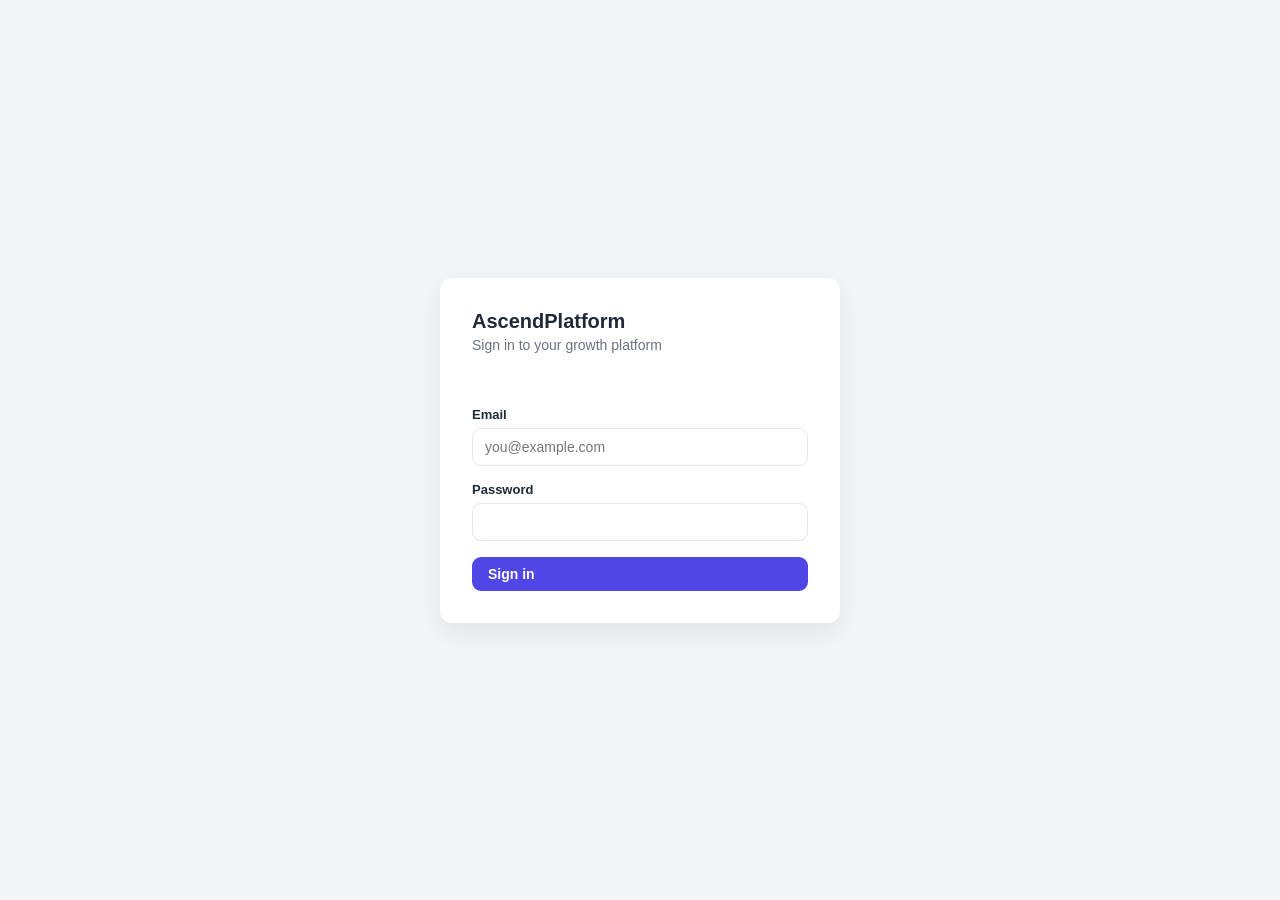
==== admin/index.html @ b2da9a53 "AscendPlatform rename; LF for Linux tooling; install.sh copies the whole tree and fixes dir ownershi" ====
<!DOCTYPE html>
<html lang="en">
<head>
  <meta charset="UTF-8" />
  <meta name="viewport" content="width=device-width, initial-scale=1.0" />
  <title>AscendPlatform</title>
  <link rel="stylesheet" href="/admin/admin.css" />
</head>
<body>
  <div id="app"></div>
  <script src="/admin/admin.js"></script>
</body>
</html>
---- admin/admin.css ----
:root {
  --bg: #f4f5f7;
  --panel: #ffffff;
  --text: #1f2937;
  --muted: #6b7280;
  --border: #e5e7eb;
  --brand: #4f46e5;
  --brand-dark: #4338ca;
  --danger: #dc2626;
  --success: #16a34a;
  --radius: 12px;
  --shadow: 0 10px 30px rgba(0, 0, 0, 0.08);
  --font: -apple-system, BlinkMacSystemFont, "Segoe UI", Roboto, Helvetica, Arial, sans-serif;
}

* { box-sizing: border-box; margin: 0; padding: 0; }
html, body { height: 100%; }
body { font-family: var(--font); background: var(--bg); color: var(--text); -webkit-font-smoothing: antialiased; }
button { font-family: inherit; cursor: pointer; border: none; background: none; }
input, textarea, select { font-family: inherit; font-size: 14px; }
a { color: var(--brand); text-decoration: none; }

/* ---------- Auth ---------- */
.auth-wrap { min-height: 100vh; display: flex; align-items: center; justify-content: center; padding: 24px; }
.auth-card { width: 100%; max-width: 400px; background: var(--panel); border-radius: var(--radius); box-shadow: var(--shadow); padding: 32px; }
.auth-card h1 { font-size: 20px; margin-bottom: 4px; }
.auth-card .sub { color: var(--muted); font-size: 14px; margin-bottom: 24px; }
.auth-card .field { margin-bottom: 16px; }
.auth-card .error { color: var(--danger); font-size: 13px; margin-bottom: 12px; min-height: 18px; }

/* ---------- Topbar ---------- */
.topbar { background: var(--panel); border-bottom: 1px solid var(--border); position: sticky; top: 0; z-index: 10; }
.topbar-inner { max-width: 1120px; margin: 0 auto; padding: 14px 24px; display: flex; align-items: center; gap: 16px; }
.brand { font-weight: 700; font-size: 16px; display: flex; align-items: center; gap: 8px; }
.brand .dot { width: 10px; height: 10px; border-radius: 50%; background: var(--brand); }
.topbar .spacer { flex: 1; }
.user-chip { display: flex; align-items: center; gap: 8px; font-size: 14px; color: var(--muted); }
.avatar { width: 30px; height: 30px; border-radius: 50%; background: var(--brand); color: #fff; display: flex; align-items: center; justify-content: center; font-size: 13px; font-weight: 600; }

/* ---------- Buttons ---------- */
.btn { display: inline-flex; align-items: center; gap: 6px; padding: 9px 16px; border-radius: 9px; font-size: 14px; font-weight: 600; transition: background .15s, transform .05s; }
.btn:active { transform: translateY(1px); }
.btn-primary { background: var(--brand); color: #fff; }
.btn-primary:hover { background: var(--brand-dark); }
.btn-ghost { background: var(--panel); border: 1px solid var(--border); color: var(--text); }
.btn-ghost:hover { background: #f9fafb; }
.btn-danger { background: #fef2f2; color: var(--danger); }
.btn-danger:hover { background: #fee2e2; }
.btn-sm { padding: 6px 11px; font-size: 13px; }
.btn:disabled { opacity: .55; cursor: not-allowed; }

/* ---------- Layout ---------- */
.container { max-width: 1120px; margin: 0 auto; padding: 24px; }
.page-head { display: flex; align-items: center; justify-content: space-between; gap: 16px; margin-bottom: 20px; }
.page-head h2 { font-size: 22px; }
.page-head p { color: var(--muted); font-size: 14px; margin-top: 2px; }

/* ---------- Bot grid ---------- */
.grid { display: grid; grid-template-columns: repeat(auto-fill, minmax(260px, 1fr)); gap: 16px; }
.bot-card { background: var(--panel); border: 1px solid var(--border); border-radius: var(--radius); padding: 18px; display: flex; flex-direction: column; gap: 12px; transition: box-shadow .15s; }
.bot-card:hover { box-shadow: var(--shadow); }
.bot-card-top { display: flex; align-items: center; gap: 12px; }
.bot-avatar { width: 44px; height: 44px; border-radius: 12px; color: #fff; display: flex; align-items: center; justify-content: center; font-weight: 700; font-size: 18px; flex-shrink: 0; overflow: hidden; }
.bot-avatar img { width: 100%; height: 100%; object-fit: cover; }
.bot-card-name { font-weight: 600; font-size: 15px; }
.bot-card-assistant { color: var(--muted); font-size: 13px; }
.bot-card-meta { display: flex; gap: 14px; color: var(--muted); font-size: 12px; }
.card-actions { display: flex; gap: 8px; flex-wrap: wrap; }

/* ---------- Forms ---------- */
.field { margin-bottom: 16px; }
.field label { display: block; font-size: 13px; font-weight: 600; margin-bottom: 6px; color: var(--text); }
.field .hint { font-size: 12px; color: var(--muted); margin-top: 4px; }
input[type=text], input[type=password], input[type=email], input[type=url], textarea, select {
  width: 100%; padding: 10px 12px; border: 1px solid var(--border); border-radius: 9px; background: #fff; color: var(--text); outline: none;
}
input:focus, textarea:focus, select:focus { border-color: var(--brand); box-shadow: 0 0 0 3px rgba(79,70,229,.12); }
textarea { resize: vertical; min-height: 100px; line-height: 1.5; }
.color-row { display: flex; align-items: center; gap: 10px; }
input[type=color] { width: 44px; height: 44px; border: 1px solid var(--border); border-radius: 9px; padding: 3px; background: #fff; cursor: pointer; }

/* ---------- Settings (grouped configuration cards) ---------- */
.settings-group { margin-bottom: 16px; }
.settings-group-head { display: flex; align-items: flex-start; gap: 10px; margin-bottom: 2px; }
.settings-group-head h3 { margin: 0 0 2px; }
.settings-icon { font-size: 22px; line-height: 1.2; }
.settings-row {
  display: grid; grid-template-columns: minmax(190px, 1fr) minmax(230px, 1.5fr);
  gap: 6px 18px; align-items: center; padding: 10px 0; border-top: 1px solid #f1f3f5;
}
.settings-label { display: flex; align-items: center; gap: 7px; flex-wrap: wrap; }
.settings-name { font-size: 13px; font-weight: 600; }
.settings-input { display: flex; align-items: center; gap: 8px; }
.settings-input input[type=text],
.settings-input input[type=password],
.settings-input input[type=number],
.settings-input select {
  flex: 1; min-width: 0; padding: 9px 11px; border: 1px solid var(--border);
  border-radius: 9px; background: #fff; color: var(--text); outline: none;
}
.settings-input input:disabled { background: #f9fafb; color: var(--muted); }
.settings-row .hint { grid-column: 2 / 3; }
.badge-warn { background: #fef3c7; color: #92400e; }
@media (max-width: 720px) {
  .settings-row { grid-template-columns: 1fr; }
  .settings-row .hint { grid-column: 1 / 2; }
}

/* ---------- Editor layout ---------- */
.editor-layout { display: grid; grid-template-columns: 1fr 380px; gap: 24px; align-items: start; }
.form-card { background: var(--panel); border: 1px solid var(--border); border-radius: var(--radius); padding: 24px; }
.form-card h3 { font-size: 15px; margin-bottom: 16px; padding-bottom: 12px; border-bottom: 1px solid var(--border); }
.preview-pane { position: sticky; top: 84px; }

/* ---------- Chips ---------- */
.chip-list { display: flex; flex-wrap: wrap; gap: 8px; margin-bottom: 8px; }
.chip { display: inline-flex; align-items: center; gap: 6px; background: #eef2ff; color: var(--brand-dark); padding: 6px 12px; border-radius: 999px; font-size: 13px; font-weight: 500; }
.chip button { color: inherit; font-size: 16px; line-height: 1; }
.chip-input { display: flex; gap: 8px; }

/* ---------- Stats ---------- */
.stats-grid { display: grid; grid-template-columns: repeat(auto-fit, minmax(180px, 1fr)); gap: 16px; margin-bottom: 20px; }
.stat-card { background: var(--panel); border: 1px solid var(--border); border-radius: var(--radius); padding: 18px; }
.stat-value { font-size: 28px; font-weight: 700; }
.stat-label { color: var(--muted); font-size: 13px; margin-top: 4px; }
.panel-card { background: var(--panel); border: 1px solid var(--border); border-radius: var(--radius); padding: 20px; margin-bottom: 16px; }
.panel-card h3 { font-size: 15px; margin-bottom: 14px; }
.bars { display: flex; align-items: flex-end; gap: 6px; height: 140px; }
.bar { flex: 1; background: var(--brand); border-radius: 4px 4px 0 0; min-height: 2px; position: relative; }
.bar span { position: absolute; bottom: -20px; left: 50%; transform: translateX(-50%); font-size: 10px; color: var(--muted); white-space: nowrap; }
.top-item { display: flex; justify-content: space-between; gap: 12px; padding: 9px 0; border-bottom: 1px solid var(--border); font-size: 14px; }
.top-item:last-child { border-bottom: none; }
.top-item .count { color: var(--muted); font-weight: 600; }

/* ---------- Users table ---------- */
.table { width: 100%; border-collapse: collapse; background: var(--panel); border: 1px solid var(--border); border-radius: var(--radius); overflow: hidden; }
.table th, .table td { text-align: left; padding: 12px 16px; border-bottom: 1px solid var(--border); font-size: 14px; }
.table th { background: #f9fafb; color: var(--muted); font-size: 12px; text-transform: uppercase; letter-spacing: .03em; }
.table tr:last-child td { border-bottom: none; }
.badge { display: inline-block; padding: 3px 9px; border-radius: 999px; font-size: 12px; font-weight: 600; }
.badge-admin { background: #fef3c7; color: #92400e; }
.badge-member { background: #e0e7ff; color: #3730a3; }

/* ---------- Modal ---------- */
.modal-backdrop { position: fixed; inset: 0; background: rgba(0,0,0,.4); display: flex; align-items: center; justify-content: center; padding: 24px; z-index: 100; }
.modal { background: var(--panel); border-radius: var(--radius); box-shadow: var(--shadow); width: 100%; max-width: 560px; padding: 24px; }
.modal h3 { margin-bottom: 12px; }
.modal code { display: block; background: #f9fafb; border: 1px solid var(--border); border-radius: 8px; padding: 14px; font-size: 13px; word-break: break-all; margin-bottom: 14px; }
.modal-actions { display: flex; gap: 8px; justify-content: flex-end; }

/* ---------- Misc ---------- */
.empty-state { text-align: center; padding: 60px 20px; color: var(--muted); }
.empty-state .big { font-size: 40px; margin-bottom: 10px; }
.toast { position: fixed; bottom: 24px; right: 24px; padding: 13px 18px; border-radius: 10px; color: #fff; font-size: 14px; box-shadow: var(--shadow); z-index: 200; animation: slideIn .2s ease; }
.toast-success { background: var(--success); }
.toast-error { background: var(--danger); }
@keyframes slideIn { from { transform: translateY(12px); opacity: 0; } to { transform: translateY(0); opacity: 1; } }
.muted { color: var(--muted); }
.mt { margin-top: 16px; }
.link-btn { color: var(--brand); font-weight: 600; font-size: 14px; }
.link-btn:hover { text-decoration: underline; }

/* ---------- Widget preview ---------- */
.preview-frame { border: 1px solid var(--border); border-radius: var(--radius); overflow: hidden; background: linear-gradient(135deg, #eef2ff, #f8fafc); min-height: 420px; position: relative; }
.preview-note { font-size: 12px; color: var(--muted); margin-top: 8px; text-align: center; }

/* ---------- Agent jobs ---------- */
.badge-status { background: #e5e7eb; color: #374151; }
.badge-queued { background: #fef3c7; color: #92400e; }
.badge-running { background: #dbeafe; color: #1e40af; }
.badge-done { background: #dcfce7; color: #166534; }
.badge-failed { background: #fee2e2; color: #991b1b; }
.badge-cancelled { background: #e5e7eb; color: #4b5563; }
.prompt-box { width: 100%; min-height: 90px; padding: 12px; border: 1px solid var(--border); border-radius: 9px; resize: vertical; font-size: 14px; }
.transcript { display: flex; flex-direction: column; gap: 10px; max-height: 60vh; overflow-y: auto; padding: 4px; }
.event { border: 1px solid var(--border); border-radius: 10px; padding: 10px 12px; background: var(--panel); }
.event-head { display: flex; justify-content: space-between; gap: 10px; font-size: 12px; color: var(--muted); margin-bottom: 6px; }
.event-body { font-size: 13px; white-space: pre-wrap; word-break: break-word; font-family: ui-monospace, SFMono-Regular, Menlo, Consolas, monospace; }
.event.type-error { border-color: #fecaca; background: #fff1f2; }
.event.type-system { background: #f9fafb; }
.event.type-tool_call, .event.type-tool_result { background: #f9fafb; border-left: 3px solid var(--brand); }

/* ---------- App shell (left sidebar) ---------- */
.app-shell { display: grid; grid-template-columns: 248px 1fr; min-height: 100vh; }
.sidebar { background: #0f172a; color: #e2e8f0; display: flex; flex-direction: column; position: sticky; top: 0; height: 100vh; }
.side-brand { font-weight: 700; font-size: 16px; padding: 18px 20px; display: flex; align-items: center; gap: 9px; border-bottom: 1px solid rgba(255,255,255,.08); color: #fff; }
.side-brand .dot { width: 10px; height: 10px; border-radius: 50%; background: #818cf8; }
.side-nav { flex: 1; padding: 12px 10px; overflow-y: auto; display: flex; flex-direction: column; gap: 2px; }
.side-item { display: flex; align-items: center; gap: 10px; padding: 9px 12px; border-radius: 8px; color: #cbd5e1; font-size: 14px; font-weight: 500; }
.side-item:hover { background: rgba(255,255,255,.07); color: #fff; text-decoration: none; }
.side-item.active { background: var(--brand); color: #fff; }
.side-icon { width: 18px; text-align: center; flex-shrink: 0; }
.side-label { flex: 1; }
.side-soon { font-size: 10px; text-transform: uppercase; letter-spacing: .04em; background: rgba(255,255,255,.12); padding: 2px 6px; border-radius: 999px; }
.side-foot { padding: 12px; border-top: 1px solid rgba(255,255,255,.08); display: flex; flex-direction: column; gap: 10px; }
.side-user { display: flex; align-items: center; gap: 9px; }
.side-user-name { font-size: 13px; font-weight: 600; color: #f1f5f9; }
.side-user-role { font-size: 11px; color: #94a3b8; text-transform: capitalize; }
.main { display: flex; flex-direction: column; min-width: 0; }
.content { flex: 1; min-width: 0; }
.topbar { display: none; }
.burger { font-size: 20px; padding: 2px 8px; color: var(--text); }
@media (max-width: 900px) {
  .app-shell { grid-template-columns: 1fr; }
  .sidebar { position: fixed; z-index: 60; left: 0; top: 0; width: 248px; transform: translateX(-100%); transition: transform .2s ease; }
  body.nav-open .sidebar { transform: translateX(0); box-shadow: 0 0 40px rgba(0,0,0,.4); }
  .topbar { display: block; background: var(--panel); border-bottom: 1px solid var(--border); position: sticky; top: 0; z-index: 30; }
  .topbar-inner { padding: 12px 16px; display: flex; align-items: center; gap: 12px; }
}

/* ---------- Business Profile helpers ---------- */
.form-row { display: flex; gap: 12px; }
.form-row .field { flex: 1; min-width: 0; }
.panel-card input:not([type=color]):not([type=checkbox]):not([type=radio]),
.form-card input:not([type=color]):not([type=checkbox]):not([type=radio]) {
  width: 100%; padding: 10px 12px; border: 1px solid var(--border); border-radius: 9px; background: #fff; color: var(--text); outline: none;
}
.repeat-row { display: flex; gap: 8px; align-items: center; margin-bottom: 8px; }
.repeat-row input { flex: 1; }
.repeat-block { border: 1px solid var(--border); border-radius: 10px; padding: 12px; margin-bottom: 10px; display: flex; flex-direction: column; align-items: flex-start; gap: 8px; }
.repeat-block input, .repeat-block textarea { width: 100%; }
.kb-preview { background: #0f172a; color: #e2e8f0; padding: 14px; border-radius: 10px; font-size: 12px; line-height: 1.55; overflow: auto; max-height: 380px; white-space: pre-wrap; margin-top: 10px; font-family: ui-monospace, SFMono-Regular, Menlo, Consolas, monospace; }
@media (max-width: 700px) { .form-row { flex-direction: column; gap: 0; } }

/* ---------- Sites & Servers ---------- */
.approval-row { display: flex; justify-content: space-between; align-items: center; gap: 12px; padding: 10px 0; border-bottom: 1px solid var(--border); font-size: 14px; }
.approval-row:last-child { border-bottom: none; }
.dns-table code { font-size: 12px; }
.modal-wide { max-width: 820px; max-height: 88vh; overflow-y: auto; }
.tool-toggle { display: inline-flex; align-items: center; gap: 6px; background: #f3f4f6; border: 1px solid var(--border); border-radius: 999px; padding: 6px 12px; font-size: 13px; cursor: pointer; }
.tool-toggle input { width: auto; margin: 0; }
.bot-card-meta .warn { color: #b45309; font-weight: 600; }
.badge-status { background: #e5e7eb; color: #374151; }
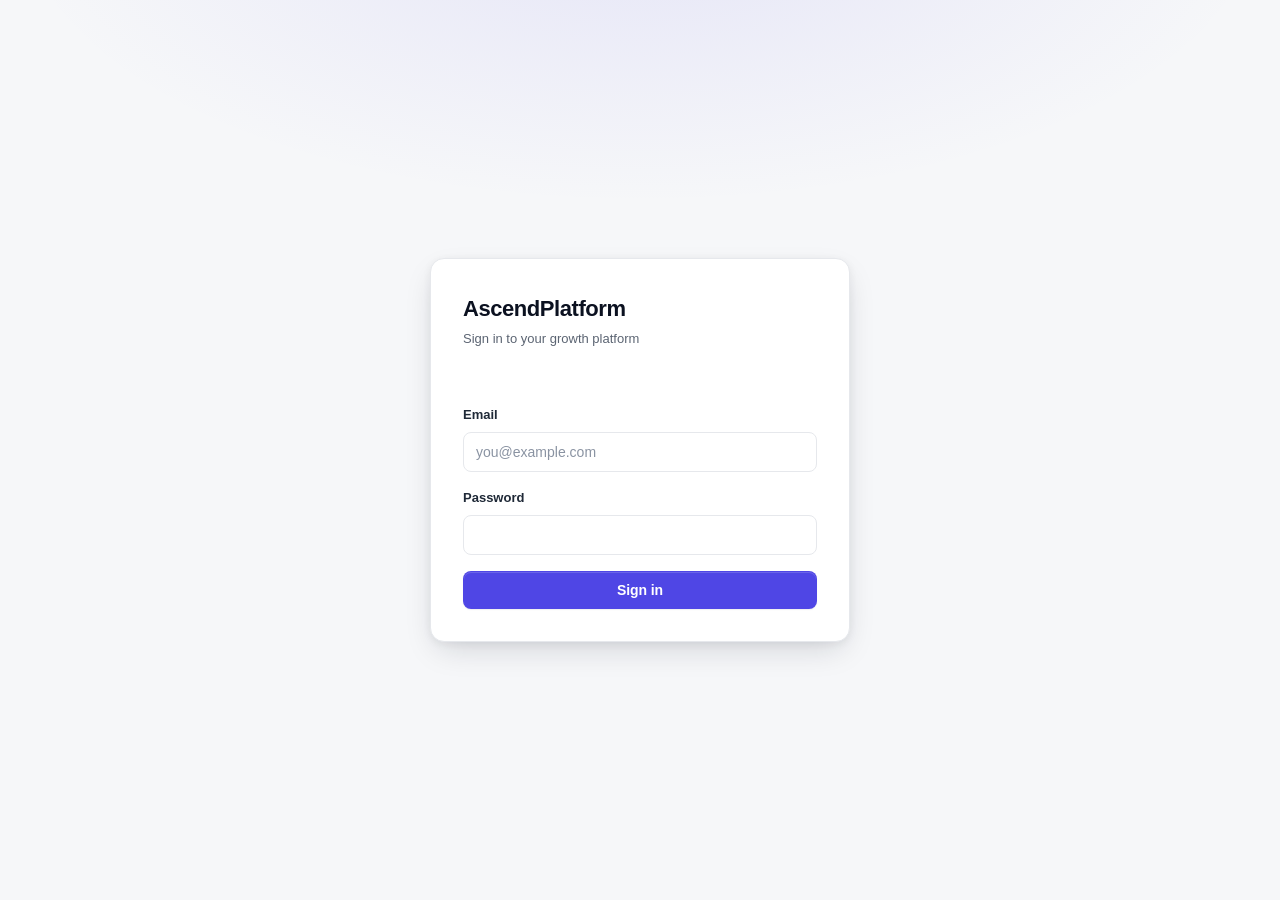
==== commit aa14f409: "Design pass: one visual language across the console, the widget and the generated site template The " ====
--- a/admin/index.html
+++ b/admin/index.html
@@ -7,7 +7,43 @@
   <link rel="stylesheet" href="/admin/admin.css" />
 </head>
 <body>
+  <!--
+    Icon sprite. Inline SVG rather than emoji or an icon font: emoji render as
+    full-colour Apple art on macOS, flat Microsoft art on Windows and Noto on
+    Android, so the same nav can never look deliberate everywhere. These are one
+    stroke weight on a 24px grid, tinted by `currentColor`, and cost no request.
+    Referenced as <svg class="icon"><use href="#i-name"/></svg>.
+  -->
+  <svg width="0" height="0" style="position:absolute" aria-hidden="true" focusable="false">
+    <defs>
+      <symbol id="i-dashboard" viewBox="0 0 24 24"><rect x="3" y="3" width="7" height="7" rx="1.5"/><rect x="14" y="3" width="7" height="7" rx="1.5"/><rect x="3" y="14" width="7" height="7" rx="1.5"/><rect x="14" y="14" width="7" height="7" rx="1.5"/></symbol>
+      <symbol id="i-globe" viewBox="0 0 24 24"><circle cx="12" cy="12" r="9"/><path d="M3 12h18"/><path d="M12 3c2.5 2.5 3.8 5.6 3.8 9s-1.3 6.5-3.8 9c-2.5-2.5-3.8-5.6-3.8-9S9.5 5.5 12 3z"/></symbol>
+      <symbol id="i-pen" viewBox="0 0 24 24"><path d="M12 20h9"/><path d="M16.5 3.5a2.1 2.1 0 0 1 3 3L7 19l-4 1 1-4z"/></symbol>
+      <symbol id="i-funnel" viewBox="0 0 24 24"><path d="M3 4h18l-7 8v6l-4 2v-8z"/></symbol>
+      <symbol id="i-mail" viewBox="0 0 24 24"><rect x="3" y="5" width="18" height="14" rx="2"/><path d="m3.5 6.8 8.5 6 8.5-6"/></symbol>
+      <symbol id="i-library" viewBox="0 0 24 24"><path d="M4 7h16v13H4z"/><path d="M3 4h18v3H3z"/><path d="M9 12h6"/></symbol>
+      <symbol id="i-bot" viewBox="0 0 24 24"><rect x="4" y="8" width="16" height="12" rx="3"/><path d="M12 8V4"/><circle cx="9" cy="14" r="1"/><circle cx="15" cy="14" r="1"/></symbol>
+      <symbol id="i-chat" viewBox="0 0 24 24"><path d="M21 15a2 2 0 0 1-2 2H8l-5 4V5a2 2 0 0 1 2-2h14a2 2 0 0 1 2 2z"/></symbol>
+      <symbol id="i-building" viewBox="0 0 24 24"><rect x="5" y="3" width="14" height="18" rx="1.5"/><path d="M9 7h2M13 7h2M9 11h2M13 11h2M9 15h2M13 15h2"/></symbol>
+      <symbol id="i-cog" viewBox="0 0 24 24"><circle cx="12" cy="12" r="3"/><path d="M19.4 15a1.7 1.7 0 0 0 .3 1.9l.1.1a2 2 0 1 1-2.8 2.8l-.1-.1a1.7 1.7 0 0 0-1.9-.3 1.7 1.7 0 0 0-1 1.5V21a2 2 0 1 1-4 0v-.1a1.7 1.7 0 0 0-1.1-1.5 1.7 1.7 0 0 0-1.9.3l-.1.1a2 2 0 1 1-2.8-2.8l.1-.1a1.7 1.7 0 0 0 .3-1.9 1.7 1.7 0 0 0-1.5-1H3a2 2 0 1 1 0-4h.1a1.7 1.7 0 0 0 1.5-1.1 1.7 1.7 0 0 0-.3-1.9l-.1-.1a2 2 0 1 1 2.8-2.8l.1.1a1.7 1.7 0 0 0 1.9.3H9a1.7 1.7 0 0 0 1-1.5V3a2 2 0 1 1 4 0v.1a1.7 1.7 0 0 0 1 1.5 1.7 1.7 0 0 0 1.9-.3l.1-.1a2 2 0 1 1 2.8 2.8l-.1.1a1.7 1.7 0 0 0-.3 1.9V9a1.7 1.7 0 0 0 1.5 1H21a2 2 0 1 1 0 4h-.1a1.7 1.7 0 0 0-1.5 1z"/></symbol>
+      <symbol id="i-user" viewBox="0 0 24 24"><circle cx="12" cy="8" r="3.5"/><path d="M4.5 20a7.5 7.5 0 0 1 15 0"/></symbol>
+      <symbol id="i-sliders" viewBox="0 0 24 24"><path d="M4 6h9M19 6h1M4 12h3M13 12h7M4 18h9M19 18h1"/><circle cx="16" cy="6" r="2"/><circle cx="10" cy="12" r="2"/><circle cx="16" cy="18" r="2"/></symbol>
+      <symbol id="i-store" viewBox="0 0 24 24"><path d="M3 9l1.6-5h14.8L21 9"/><path d="M4 9v11h16V9"/><path d="M9.5 20v-6h5v6"/></symbol>
+      <symbol id="i-server" viewBox="0 0 24 24"><rect x="3" y="4" width="18" height="7" rx="2"/><rect x="3" y="13" width="18" height="7" rx="2"/><path d="M7 7.5h.01M7 16.5h.01"/></symbol>
+      <symbol id="i-cpu" viewBox="0 0 24 24"><rect x="6" y="6" width="12" height="12" rx="2"/><path d="M10 2v3M14 2v3M10 19v3M14 19v3M2 10h3M2 14h3M19 10h3M19 14h3"/></symbol>
+      <symbol id="i-arrow-right" viewBox="0 0 24 24"><path d="M4 12h15M13 6l6 6-6 6"/></symbol>
+      <symbol id="i-arrow-left" viewBox="0 0 24 24"><path d="M20 12H5M11 6l-6 6 6 6"/></symbol>
+      <symbol id="i-menu" viewBox="0 0 24 24"><path d="M4 7h16M4 12h16M4 17h16"/></symbol>
+      <symbol id="i-alert" viewBox="0 0 24 24"><circle cx="12" cy="12" r="9"/><path d="M12 8v5M12 16h.01"/></symbol>
+      <symbol id="i-x" viewBox="0 0 24 24"><path d="M6 6l12 12M18 6L6 18"/></symbol>
+      <symbol id="i-check" viewBox="0 0 24 24"><path d="M4 12.5l5 5L20 6.5"/></symbol>
+      <symbol id="i-image" viewBox="0 0 24 24"><rect x="3" y="4" width="18" height="16" rx="2"/><circle cx="8.5" cy="9.5" r="1.5"/><path d="m21 15-5-4-9 7"/></symbol>
+      <symbol id="i-shield" viewBox="0 0 24 24"><path d="M12 3l7 3v6c0 4.4-3 7.6-7 9-4-1.4-7-4.6-7-9V6z"/></symbol>
+      <symbol id="i-wrench" viewBox="0 0 24 24"><path d="M15.5 3.5a5 5 0 0 0-4.6 7L3.8 17.6a2 2 0 0 0 2.8 2.8l7.1-7.1a5 5 0 0 0 6.5-6.6l-3 3-2.6-.7-.7-2.6z"/></symbol>
+    </defs>
+  </svg>
   <div id="app"></div>
   <script src="/admin/admin.js"></script>
 </body>
 </html>
+
--- a/admin/admin.css
+++ b/admin/admin.css
@@ -1,106 +1,239 @@
+/* ---------------------------------------------------------------------------
+   Design tokens. Everything below reads from these; no component keeps a hex of
+   its own, or the next change lands in twenty places instead of one.
+
+   The accent is ours here but a *client's* on the other two surfaces (a bot
+   carries its own brand_color), so nothing may hardcode indigo outside --accent-*.
+--------------------------------------------------------------------------- */
 :root {
-  --bg: #f4f5f7;
-  --panel: #ffffff;
-  --text: #1f2937;
-  --muted: #6b7280;
-  --border: #e5e7eb;
-  --brand: #4f46e5;
-  --brand-dark: #4338ca;
-  --danger: #dc2626;
-  --success: #16a34a;
-  --radius: 12px;
-  --shadow: 0 10px 30px rgba(0, 0, 0, 0.08);
+  /* One cool neutral ramp, one step per job. */
+  --ink-900: #0b1120;   /* headings, the rail */
+  --ink-700: #1f2937;   /* body copy */
+  --ink-500: #5b6472;   /* secondary - AA on --canvas; the old #6b7280 was ~4.0:1 */
+  --ink-400: #8a93a2;   /* meta, placeholders */
+  --line: #e6e8ec;      /* hairlines */
+  --line-soft: #f0f2f5; /* dividers inside a card */
+  --surface: #ffffff;
+  --canvas: #f6f7f9;
+  --raised: #fbfbfd;
+
+  /* The one accent. */
+  --accent-600: #4f46e5;
+  --accent-700: #4338ca;
+  --accent-50: #eef2ff;
+
+  /* State: every pair below passes AA with its tint. */
+  --danger-600: #dc2626;  --danger-700: #b42318;  --danger-50: #fef2f2;
+  --success-600: #16a34a; --success-700: #15803d; --success-50: #f0fdf4;
+  --warn-600: #b45309;    --warn-50: #fffbeb;
+
+  /* Geometry: two radii, two shadows. */
+  --r-sm: 8px;
+  --r-md: 14px;
+  --shadow-1: 0 1px 2px rgba(16, 24, 40, .04), 0 1px 1px rgba(16, 24, 40, .03);
+  --shadow-2: 0 12px 32px -8px rgba(16, 24, 40, .18), 0 2px 8px rgba(16, 24, 40, .06);
+
+  /* Type: six sizes, one family. A webfont would cost 100-300ms per load and buy
+     nothing here - the premium comes from the rhythm, not the typeface. */
   --font: -apple-system, BlinkMacSystemFont, "Segoe UI", Roboto, Helvetica, Arial, sans-serif;
+  --font-mono: ui-monospace, SFMono-Regular, Menlo, Consolas, monospace;
+  --fs-display: 28px;
+  --fs-h1: 20px;
+  --fs-h3: 15px;
+  --fs-body: 14px;
+  --fs-sm: 13px;
+  --fs-micro: 11px;
+
+  --ease: cubic-bezier(.2, .7, .3, 1);
+  --dur: 140ms;
+
+  /* Aliases for the names the older rules already use, so nothing has to be
+     rewritten in lockstep with this block. */
+  --bg: var(--canvas);
+  --panel: var(--surface);
+  --text: var(--ink-700);
+  --muted: var(--ink-500);
+  --border: var(--line);
+  --brand: var(--accent-600);
+  --brand-dark: var(--accent-700);
+  --danger: var(--danger-600);
+  --success: var(--success-600);
+  --radius: var(--r-md);
+  --shadow: var(--shadow-2);
 }
 
 * { box-sizing: border-box; margin: 0; padding: 0; }
 html, body { height: 100%; }
-body { font-family: var(--font); background: var(--bg); color: var(--text); -webkit-font-smoothing: antialiased; }
-button { font-family: inherit; cursor: pointer; border: none; background: none; }
-input, textarea, select { font-family: inherit; font-size: 14px; }
-a { color: var(--brand); text-decoration: none; }
+body {
+  font-family: var(--font);
+  font-size: var(--fs-body);
+  line-height: 1.55;
+  background: var(--canvas);
+  color: var(--ink-700);
+  -webkit-font-smoothing: antialiased;
+  text-rendering: optimizeLegibility;
+}
+h1, h2, h3 { color: var(--ink-900); font-weight: 650; line-height: 1.25; letter-spacing: -0.011em; }
+button { font-family: inherit; cursor: pointer; border: none; background: none; color: inherit; }
+input, textarea, select { font-family: inherit; font-size: var(--fs-body); }
+a { color: var(--accent-600); text-decoration: none; transition: color var(--dur) var(--ease); }
+a:hover { color: var(--accent-700); }
+::selection { background: var(--accent-50); color: var(--accent-700); }
+
+/* One focus treatment for everything focusable. The old sheet styled inputs only,
+   so a keyboard user could not see where they were on any button or nav link. */
+:focus-visible { outline: 2px solid var(--accent-600); outline-offset: 2px; border-radius: var(--r-sm); }
+:focus:not(:focus-visible) { outline: none; }
+
+/* Icons are inline SVG sized by font-size, so they sit on the text baseline and
+   inherit colour. */
+.icon { width: 1.15em; height: 1.15em; flex-shrink: 0; stroke: currentColor; fill: none; stroke-width: 1.6; stroke-linecap: round; stroke-linejoin: round; vertical-align: -0.16em; }
+
+.side-nav::-webkit-scrollbar, .transcript::-webkit-scrollbar { width: 8px; }
+.side-nav::-webkit-scrollbar-thumb { background: rgba(255, 255, 255, .16); border-radius: 999px; }
+.transcript::-webkit-scrollbar-thumb { background: var(--line); border-radius: 999px; }
+
+@media (prefers-reduced-motion: reduce) {
+  *, *::before, *::after { animation-duration: .001ms !important; transition-duration: .001ms !important; }
+}
 
 /* ---------- Auth ---------- */
-.auth-wrap { min-height: 100vh; display: flex; align-items: center; justify-content: center; padding: 24px; }
-.auth-card { width: 100%; max-width: 400px; background: var(--panel); border-radius: var(--radius); box-shadow: var(--shadow); padding: 32px; }
-.auth-card h1 { font-size: 20px; margin-bottom: 4px; }
-.auth-card .sub { color: var(--muted); font-size: 14px; margin-bottom: 24px; }
+.auth-wrap {
+  min-height: 100vh; display: flex; align-items: center; justify-content: center;
+  padding: 24px;
+  /* A single soft accent bloom behind the card: enough to feel designed, not a
+     gradient wash. */
+  background:
+    radial-gradient(900px 420px at 50% -10%, rgba(79, 70, 229, .10), transparent 70%),
+    var(--canvas);
+}
+.auth-card {
+  width: 100%; max-width: 420px; background: var(--surface);
+  border: 1px solid var(--line); border-radius: var(--r-md);
+  box-shadow: var(--shadow-2); padding: 36px 32px 32px;
+}
+.auth-card h1 { font-size: 22px; margin-bottom: 6px; letter-spacing: -0.02em; }
+.auth-card .sub { color: var(--ink-500); font-size: var(--fs-sm); margin-bottom: 26px; }
 .auth-card .field { margin-bottom: 16px; }
-.auth-card .error { color: var(--danger); font-size: 13px; margin-bottom: 12px; min-height: 18px; }
+.auth-card .error { color: var(--danger-700); font-size: var(--fs-sm); margin-bottom: 12px; min-height: 18px; }
 
 /* ---------- Topbar ---------- */
-.topbar { background: var(--panel); border-bottom: 1px solid var(--border); position: sticky; top: 0; z-index: 10; }
-.topbar-inner { max-width: 1120px; margin: 0 auto; padding: 14px 24px; display: flex; align-items: center; gap: 16px; }
-.brand { font-weight: 700; font-size: 16px; display: flex; align-items: center; gap: 8px; }
-.brand .dot { width: 10px; height: 10px; border-radius: 50%; background: var(--brand); }
+.topbar { background: var(--surface); border-bottom: 1px solid var(--line); position: sticky; top: 0; z-index: 10; }
+.topbar-inner { max-width: 1120px; margin: 0 auto; padding: 12px 28px; display: flex; align-items: center; gap: 16px; }
+.brand { font-weight: 650; font-size: var(--fs-h3); display: flex; align-items: center; gap: 9px; color: var(--ink-900); letter-spacing: -0.01em; }
+.brand .dot { width: 9px; height: 9px; border-radius: 50%; background: var(--accent-600); box-shadow: 0 0 0 3px var(--accent-50); }
 .topbar .spacer { flex: 1; }
-.user-chip { display: flex; align-items: center; gap: 8px; font-size: 14px; color: var(--muted); }
-.avatar { width: 30px; height: 30px; border-radius: 50%; background: var(--brand); color: #fff; display: flex; align-items: center; justify-content: center; font-size: 13px; font-weight: 600; }
+.user-chip { display: flex; align-items: center; gap: 8px; font-size: var(--fs-sm); color: var(--ink-500); }
+.avatar {
+  width: 30px; height: 30px; border-radius: 50%; background: var(--accent-600); color: #fff;
+  display: flex; align-items: center; justify-content: center; font-size: var(--fs-micro);
+  font-weight: 650; letter-spacing: .02em;
+}
 
 /* ---------- Buttons ---------- */
-.btn { display: inline-flex; align-items: center; gap: 6px; padding: 9px 16px; border-radius: 9px; font-size: 14px; font-weight: 600; transition: background .15s, transform .05s; }
-.btn:active { transform: translateY(1px); }
-.btn-primary { background: var(--brand); color: #fff; }
-.btn-primary:hover { background: var(--brand-dark); }
-.btn-ghost { background: var(--panel); border: 1px solid var(--border); color: var(--text); }
-.btn-ghost:hover { background: #f9fafb; }
-.btn-danger { background: #fef2f2; color: var(--danger); }
-.btn-danger:hover { background: #fee2e2; }
-.btn-sm { padding: 6px 11px; font-size: 13px; }
-.btn:disabled { opacity: .55; cursor: not-allowed; }
+.btn {
+  display: inline-flex; align-items: center; justify-content: center; gap: 7px;
+  height: 38px; padding: 0 15px; border-radius: var(--r-sm);
+  font-size: var(--fs-body); font-weight: 600; letter-spacing: -0.006em;
+  white-space: nowrap; border: 1px solid transparent;
+  transition: background var(--dur) var(--ease), border-color var(--dur) var(--ease),
+              color var(--dur) var(--ease), box-shadow var(--dur) var(--ease);
+}
+.btn:active { transform: translateY(.5px); }
+.btn-primary {
+  background: var(--accent-600); color: #fff;
+  box-shadow: inset 0 1px 0 rgba(255, 255, 255, .16), var(--shadow-1);
+}
+.btn-primary:hover { background: var(--accent-700); color: #fff; }
+.btn-ghost { background: var(--surface); border-color: var(--line); color: var(--ink-700); box-shadow: var(--shadow-1); }
+.btn-ghost:hover { background: var(--surface); border-color: #d7dbe2; color: var(--ink-900); }
+.btn-danger { background: var(--danger-50); color: var(--danger-700); border-color: #f7d4d4; }
+.btn-danger:hover { background: #fde8e8; border-color: #f2c4c4; }
+.btn-sm { height: 30px; padding: 0 11px; font-size: var(--fs-sm); border-radius: 7px; }
+.btn:disabled { opacity: .55; cursor: not-allowed; box-shadow: none; }
+.btn:disabled:active { transform: none; }
 
 /* ---------- Layout ---------- */
-.container { max-width: 1120px; margin: 0 auto; padding: 24px; }
-.page-head { display: flex; align-items: center; justify-content: space-between; gap: 16px; margin-bottom: 20px; }
-.page-head h2 { font-size: 22px; }
-.page-head p { color: var(--muted); font-size: 14px; margin-top: 2px; }
-
-/* ---------- Bot grid ---------- */
-.grid { display: grid; grid-template-columns: repeat(auto-fill, minmax(260px, 1fr)); gap: 16px; }
-.bot-card { background: var(--panel); border: 1px solid var(--border); border-radius: var(--radius); padding: 18px; display: flex; flex-direction: column; gap: 12px; transition: box-shadow .15s; }
-.bot-card:hover { box-shadow: var(--shadow); }
+.container { max-width: 1180px; margin: 0 auto; padding: 28px; }
+.page-head { display: flex; align-items: flex-start; justify-content: space-between; gap: 20px; margin-bottom: 24px; }
+.page-head h1, .page-head h2 { font-size: 22px; letter-spacing: -0.02em; }
+.page-head p { color: var(--ink-500); font-size: var(--fs-sm); margin-top: 4px; max-width: 68ch; }
+
+/* ---------- Cards ---------- */
+/* One card treatment for the whole app: hairline, whisper shadow, and a hover
+   that lifts rather than recolours. */
+.bot-card, .panel-card, .form-card, .stat-card {
+  background: var(--surface); border: 1px solid var(--line);
+  border-radius: var(--r-md); box-shadow: var(--shadow-1);
+}
+.grid { display: grid; grid-template-columns: repeat(auto-fill, minmax(272px, 1fr)); gap: 16px; }
+.bot-card {
+  padding: 18px; display: flex; flex-direction: column; gap: 14px;
+  transition: box-shadow var(--dur) var(--ease), border-color var(--dur) var(--ease), transform var(--dur) var(--ease);
+}
+.bot-card:hover { box-shadow: var(--shadow-2); border-color: #dde1e8; transform: translateY(-1px); }
 .bot-card-top { display: flex; align-items: center; gap: 12px; }
-.bot-avatar { width: 44px; height: 44px; border-radius: 12px; color: #fff; display: flex; align-items: center; justify-content: center; font-weight: 700; font-size: 18px; flex-shrink: 0; overflow: hidden; }
+.bot-avatar {
+  width: 44px; height: 44px; border-radius: 12px; color: #fff; display: flex;
+  align-items: center; justify-content: center; font-weight: 650; font-size: 17px;
+  flex-shrink: 0; overflow: hidden;
+}
 .bot-avatar img { width: 100%; height: 100%; object-fit: cover; }
-.bot-card-name { font-weight: 600; font-size: 15px; }
-.bot-card-assistant { color: var(--muted); font-size: 13px; }
-.bot-card-meta { display: flex; gap: 14px; color: var(--muted); font-size: 12px; }
+.bot-card-name { font-weight: 600; font-size: var(--fs-h3); color: var(--ink-900); letter-spacing: -0.01em; }
+.bot-card-assistant { color: var(--ink-500); font-size: var(--fs-sm); }
+.bot-card-meta { display: flex; gap: 16px; color: var(--ink-400); font-size: var(--fs-micro); text-transform: uppercase; letter-spacing: .04em; }
 .card-actions { display: flex; gap: 8px; flex-wrap: wrap; }
 
 /* ---------- Forms ---------- */
-.field { margin-bottom: 16px; }
-.field label { display: block; font-size: 13px; font-weight: 600; margin-bottom: 6px; color: var(--text); }
-.field .hint { font-size: 12px; color: var(--muted); margin-top: 4px; }
-input[type=text], input[type=password], input[type=email], input[type=url], textarea, select {
-  width: 100%; padding: 10px 12px; border: 1px solid var(--border); border-radius: 9px; background: #fff; color: var(--text); outline: none;
-}
-input:focus, textarea:focus, select:focus { border-color: var(--brand); box-shadow: 0 0 0 3px rgba(79,70,229,.12); }
-textarea { resize: vertical; min-height: 100px; line-height: 1.5; }
-.color-row { display: flex; align-items: center; gap: 10px; }
-input[type=color] { width: 44px; height: 44px; border: 1px solid var(--border); border-radius: 9px; padding: 3px; background: #fff; cursor: pointer; }
+.field { margin-bottom: 18px; }
+.field label { display: block; font-size: var(--fs-sm); font-weight: 600; margin-bottom: 7px; color: var(--ink-700); }
+.field .hint { font-size: var(--fs-micro); color: var(--ink-400); margin-top: 5px; }
+input[type=text], input[type=password], input[type=email], input[type=url],
+input[type=number], input[type=tel], textarea, select {
+  width: 100%; min-height: 40px; padding: 9px 12px;
+  border: 1px solid var(--line); border-radius: var(--r-sm);
+  background: var(--surface); color: var(--ink-700); outline: none;
+  transition: border-color var(--dur) var(--ease), box-shadow var(--dur) var(--ease);
+}
+input::placeholder, textarea::placeholder { color: var(--ink-400); }
+input[type=text]:hover, input[type=password]:hover, input[type=email]:hover,
+input[type=url]:hover, input[type=number]:hover, textarea:hover, select:hover { border-color: #d7dbe2; }
+input:focus, textarea:focus, select:focus {
+  border-color: var(--accent-600);
+  box-shadow: 0 0 0 3px var(--accent-50);
+}
+textarea { resize: vertical; min-height: 108px; line-height: 1.55; }
+select { appearance: none; background-image: none; cursor: pointer; }
+.color-row { display: flex; align-items: center; gap: 12px; }
+input[type=color] {
+  width: 40px; height: 40px; border: 1px solid var(--line); border-radius: var(--r-sm);
+  padding: 3px; background: var(--surface); cursor: pointer;
+}
 
 /* ---------- Settings (grouped configuration cards) ---------- */
-.settings-group { margin-bottom: 16px; }
-.settings-group-head { display: flex; align-items: flex-start; gap: 10px; margin-bottom: 2px; }
-.settings-group-head h3 { margin: 0 0 2px; }
-.settings-icon { font-size: 22px; line-height: 1.2; }
+.settings-group { margin-bottom: 20px; }
+.settings-group-head { display: flex; align-items: flex-start; gap: 12px; margin-bottom: 4px; padding-bottom: 12px; border-bottom: 1px solid var(--line); }
+.settings-group-head h3 { margin: 0 0 3px; font-size: var(--fs-h3); }
+.settings-group-head p { color: var(--ink-500); font-size: var(--fs-sm); }
+.settings-icon { color: var(--accent-600); font-size: 18px; line-height: 1.4; display: flex; align-items: center; padding-top: 2px; }
 .settings-row {
   display: grid; grid-template-columns: minmax(190px, 1fr) minmax(230px, 1.5fr);
-  gap: 6px 18px; align-items: center; padding: 10px 0; border-top: 1px solid #f1f3f5;
-}
+  gap: 6px 20px; align-items: center; padding: 11px 0; border-top: 1px solid var(--line-soft);
+}
+.settings-row:first-of-type { border-top: none; }
 .settings-label { display: flex; align-items: center; gap: 7px; flex-wrap: wrap; }
-.settings-name { font-size: 13px; font-weight: 600; }
+.settings-name { font-size: var(--fs-sm); font-weight: 600; color: var(--ink-700); }
 .settings-input { display: flex; align-items: center; gap: 8px; }
 .settings-input input[type=text],
 .settings-input input[type=password],
 .settings-input input[type=number],
 .settings-input select {
-  flex: 1; min-width: 0; padding: 9px 11px; border: 1px solid var(--border);
-  border-radius: 9px; background: #fff; color: var(--text); outline: none;
-}
-.settings-input input:disabled { background: #f9fafb; color: var(--muted); }
+  flex: 1; min-width: 0; min-height: 38px; padding: 8px 11px;
+  border: 1px solid var(--line); border-radius: var(--r-sm);
+  background: var(--surface); color: var(--ink-700); outline: none;
+}
+.settings-input input:disabled { background: var(--raised); color: var(--ink-400); }
 .settings-row .hint { grid-column: 2 / 3; }
-.badge-warn { background: #fef3c7; color: #92400e; }
 @media (max-width: 720px) {
   .settings-row { grid-template-columns: 1fr; }
   .settings-row .hint { grid-column: 1 / 2; }
@@ -108,94 +241,180 @@
 
 /* ---------- Editor layout ---------- */
 .editor-layout { display: grid; grid-template-columns: 1fr 380px; gap: 24px; align-items: start; }
-.form-card { background: var(--panel); border: 1px solid var(--border); border-radius: var(--radius); padding: 24px; }
-.form-card h3 { font-size: 15px; margin-bottom: 16px; padding-bottom: 12px; border-bottom: 1px solid var(--border); }
+.form-card { padding: 24px; }
+.form-card h3 { font-size: var(--fs-h3); margin-bottom: 18px; padding-bottom: 14px; border-bottom: 1px solid var(--line); }
 .preview-pane { position: sticky; top: 84px; }
 
 /* ---------- Chips ---------- */
-.chip-list { display: flex; flex-wrap: wrap; gap: 8px; margin-bottom: 8px; }
-.chip { display: inline-flex; align-items: center; gap: 6px; background: #eef2ff; color: var(--brand-dark); padding: 6px 12px; border-radius: 999px; font-size: 13px; font-weight: 500; }
-.chip button { color: inherit; font-size: 16px; line-height: 1; }
+.chip-list { display: flex; flex-wrap: wrap; gap: 8px; margin-bottom: 10px; }
+.chip {
+  display: inline-flex; align-items: center; gap: 6px;
+  background: var(--accent-50); color: var(--accent-700);
+  padding: 5px 8px 5px 12px; border-radius: 999px;
+  font-size: var(--fs-sm); font-weight: 500;
+}
+.chip button { color: inherit; font-size: 15px; line-height: 1; opacity: .6; transition: opacity var(--dur) var(--ease); }
+.chip button:hover { opacity: 1; }
 .chip-input { display: flex; gap: 8px; }
 
 /* ---------- Stats ---------- */
-.stats-grid { display: grid; grid-template-columns: repeat(auto-fit, minmax(180px, 1fr)); gap: 16px; margin-bottom: 20px; }
-.stat-card { background: var(--panel); border: 1px solid var(--border); border-radius: var(--radius); padding: 18px; }
-.stat-value { font-size: 28px; font-weight: 700; }
-.stat-label { color: var(--muted); font-size: 13px; margin-top: 4px; }
-.panel-card { background: var(--panel); border: 1px solid var(--border); border-radius: var(--radius); padding: 20px; margin-bottom: 16px; }
-.panel-card h3 { font-size: 15px; margin-bottom: 14px; }
+.stats-grid { display: grid; grid-template-columns: repeat(auto-fit, minmax(184px, 1fr)); gap: 16px; margin-bottom: 24px; }
+.stat-card { padding: 18px 20px; }
+.stat-value { font-size: var(--fs-display); font-weight: 650; letter-spacing: -0.03em; color: var(--ink-900); font-variant-numeric: tabular-nums; }
+.stat-label { color: var(--ink-400); font-size: var(--fs-micro); margin-top: 6px; text-transform: uppercase; letter-spacing: .06em; font-weight: 600; }
+.panel-card { padding: 20px; margin-bottom: 16px; }
+.panel-card h3 { font-size: var(--fs-h3); margin-bottom: 16px; }
 .bars { display: flex; align-items: flex-end; gap: 6px; height: 140px; }
-.bar { flex: 1; background: var(--brand); border-radius: 4px 4px 0 0; min-height: 2px; position: relative; }
-.bar span { position: absolute; bottom: -20px; left: 50%; transform: translateX(-50%); font-size: 10px; color: var(--muted); white-space: nowrap; }
-.top-item { display: flex; justify-content: space-between; gap: 12px; padding: 9px 0; border-bottom: 1px solid var(--border); font-size: 14px; }
+.bar { flex: 1; background: var(--accent-600); border-radius: 4px 4px 0 0; min-height: 2px; position: relative; opacity: .85; transition: opacity var(--dur) var(--ease); }
+.bar:hover { opacity: 1; }
+.bar span { position: absolute; bottom: -20px; left: 50%; transform: translateX(-50%); font-size: 10px; color: var(--ink-400); white-space: nowrap; }
+.top-item { display: flex; justify-content: space-between; gap: 12px; padding: 10px 0; border-bottom: 1px solid var(--line-soft); font-size: var(--fs-body); }
 .top-item:last-child { border-bottom: none; }
-.top-item .count { color: var(--muted); font-weight: 600; }
-
-/* ---------- Users table ---------- */
-.table { width: 100%; border-collapse: collapse; background: var(--panel); border: 1px solid var(--border); border-radius: var(--radius); overflow: hidden; }
-.table th, .table td { text-align: left; padding: 12px 16px; border-bottom: 1px solid var(--border); font-size: 14px; }
-.table th { background: #f9fafb; color: var(--muted); font-size: 12px; text-transform: uppercase; letter-spacing: .03em; }
+.top-item .count { color: var(--ink-400); font-weight: 600; font-variant-numeric: tabular-nums; }
+
+/* ---------- Tables ---------- */
+.table {
+  width: 100%; border-collapse: separate; border-spacing: 0;
+  background: var(--surface); border: 1px solid var(--line);
+  border-radius: var(--r-md); overflow: hidden; box-shadow: var(--shadow-1);
+}
+.table th, .table td { text-align: left; padding: 12px 18px; border-bottom: 1px solid var(--line-soft); font-size: var(--fs-body); }
+.table th {
+  background: var(--raised); color: var(--ink-400);
+  font-size: var(--fs-micro); text-transform: uppercase; letter-spacing: .06em; font-weight: 600;
+}
+.table tbody tr { transition: background var(--dur) var(--ease); }
+.table tbody tr:hover { background: var(--raised); }
 .table tr:last-child td { border-bottom: none; }
-.badge { display: inline-block; padding: 3px 9px; border-radius: 999px; font-size: 12px; font-weight: 600; }
-.badge-admin { background: #fef3c7; color: #92400e; }
-.badge-member { background: #e0e7ff; color: #3730a3; }
+.table td .muted { font-size: var(--fs-sm); }
+
+/* ---------- Badges ---------- */
+.badge {
+  display: inline-block; padding: 3px 9px; border-radius: 999px;
+  font-size: var(--fs-micro); font-weight: 600; letter-spacing: .01em;
+  background: var(--raised); color: var(--ink-500); border: 1px solid var(--line);
+}
+.badge-admin { background: var(--accent-50); color: var(--accent-700); border-color: #dcd9fb; }
+.badge-member { background: var(--raised); color: var(--ink-500); }
+.badge-warn { background: var(--warn-50); color: var(--warn-600); border-color: #f6e3b4; }
+.badge-status { background: var(--raised); color: var(--ink-500); }
+.badge-queued { background: var(--warn-50); color: var(--warn-600); border-color: #f6e3b4; }
+.badge-running { background: #eff6ff; color: #1e40af; border-color: #d3e3fd; }
+.badge-done { background: var(--success-50); color: var(--success-700); border-color: #cdebd8; }
+.badge-failed { background: var(--danger-50); color: var(--danger-700); border-color: #f7d4d4; }
+.badge-cancelled { background: var(--raised); color: var(--ink-500); }
 
 /* ---------- Modal ---------- */
-.modal-backdrop { position: fixed; inset: 0; background: rgba(0,0,0,.4); display: flex; align-items: center; justify-content: center; padding: 24px; z-index: 100; }
-.modal { background: var(--panel); border-radius: var(--radius); box-shadow: var(--shadow); width: 100%; max-width: 560px; padding: 24px; }
-.modal h3 { margin-bottom: 12px; }
-.modal code { display: block; background: #f9fafb; border: 1px solid var(--border); border-radius: 8px; padding: 14px; font-size: 13px; word-break: break-all; margin-bottom: 14px; }
-.modal-actions { display: flex; gap: 8px; justify-content: flex-end; }
+.modal-backdrop {
+  position: fixed; inset: 0; z-index: 100; padding: 24px;
+  display: flex; align-items: center; justify-content: center;
+  background: rgba(11, 17, 32, .45);
+  backdrop-filter: blur(2px); -webkit-backdrop-filter: blur(2px);
+}
+.modal {
+  background: var(--surface); border: 1px solid var(--line);
+  border-radius: var(--r-md); box-shadow: var(--shadow-2);
+  width: 100%; max-width: 560px; padding: 26px;
+}
+.modal h3 { margin-bottom: 16px; font-size: 17px; letter-spacing: -0.015em; }
+.modal code {
+  display: block; background: var(--raised); border: 1px solid var(--line);
+  border-radius: var(--r-sm); padding: 14px; font-size: var(--fs-sm);
+  font-family: var(--font-mono); word-break: break-all; margin-bottom: 14px;
+}
+.modal-actions { display: flex; gap: 8px; justify-content: flex-end; margin-top: 4px; }
 
 /* ---------- Misc ---------- */
-.empty-state { text-align: center; padding: 60px 20px; color: var(--muted); }
-.empty-state .big { font-size: 40px; margin-bottom: 10px; }
-.toast { position: fixed; bottom: 24px; right: 24px; padding: 13px 18px; border-radius: 10px; color: #fff; font-size: 14px; box-shadow: var(--shadow); z-index: 200; animation: slideIn .2s ease; }
-.toast-success { background: var(--success); }
-.toast-error { background: var(--danger); }
-@keyframes slideIn { from { transform: translateY(12px); opacity: 0; } to { transform: translateY(0); opacity: 1; } }
-.muted { color: var(--muted); }
+/* The empty state carries the next action; a bare 🚧 never told anyone what to do. */
+.empty-state { text-align: center; padding: 64px 24px; color: var(--ink-500); border: 1px dashed var(--line); border-radius: var(--r-md); background: var(--surface); }
+.empty-state .big { color: var(--ink-400); margin-bottom: 12px; display: flex; justify-content: center; }
+.empty-state .big .icon { width: 34px; height: 34px; stroke-width: 1.4; }
+.empty-state strong { display: block; color: var(--ink-700); font-size: var(--fs-h3); margin-bottom: 4px; }
+.empty-state p { font-size: var(--fs-sm); max-width: 46ch; margin: 0 auto 16px; }
+.toast {
+  position: fixed; bottom: 24px; right: 24px; z-index: 200;
+  padding: 12px 16px; border-radius: var(--r-sm);
+  font-size: var(--fs-sm); font-weight: 500;
+  color: var(--ink-900); background: var(--surface);
+  border: 1px solid var(--line); box-shadow: var(--shadow-2);
+  border-left: 3px solid var(--success-600);
+  animation: slideIn 180ms var(--ease);
+}
+.toast-error { border-left-color: var(--danger-600); }
+@keyframes slideIn { from { transform: translateY(10px); opacity: 0; } to { transform: translateY(0); opacity: 1; } }
+.muted { color: var(--ink-500); }
 .mt { margin-top: 16px; }
-.link-btn { color: var(--brand); font-weight: 600; font-size: 14px; }
+.link-btn { color: var(--accent-600); font-weight: 600; font-size: var(--fs-body); }
 .link-btn:hover { text-decoration: underline; }
 
 /* ---------- Widget preview ---------- */
-.preview-frame { border: 1px solid var(--border); border-radius: var(--radius); overflow: hidden; background: linear-gradient(135deg, #eef2ff, #f8fafc); min-height: 420px; position: relative; }
-.preview-note { font-size: 12px; color: var(--muted); margin-top: 8px; text-align: center; }
+.preview-frame {
+  border: 1px solid var(--line); border-radius: var(--r-md); overflow: hidden;
+  background: radial-gradient(600px 300px at 50% 0%, #eef2ff, #f8fafc 70%);
+  min-height: 420px; position: relative; box-shadow: var(--shadow-1);
+}
+.preview-note { font-size: var(--fs-micro); color: var(--ink-400); margin-top: 10px; text-align: center; }
 
 /* ---------- Agent jobs ---------- */
-.badge-status { background: #e5e7eb; color: #374151; }
-.badge-queued { background: #fef3c7; color: #92400e; }
-.badge-running { background: #dbeafe; color: #1e40af; }
-.badge-done { background: #dcfce7; color: #166534; }
-.badge-failed { background: #fee2e2; color: #991b1b; }
-.badge-cancelled { background: #e5e7eb; color: #4b5563; }
-.prompt-box { width: 100%; min-height: 90px; padding: 12px; border: 1px solid var(--border); border-radius: 9px; resize: vertical; font-size: 14px; }
+/* Badges live in one place now (see "Badges" above) - the duplicates that were
+   here silently overrode the shared set. */
+.prompt-box {
+  width: 100%; min-height: 92px; padding: 12px;
+  border: 1px solid var(--line); border-radius: var(--r-sm); resize: vertical;
+  font-size: var(--fs-body); font-family: inherit;
+}
 .transcript { display: flex; flex-direction: column; gap: 10px; max-height: 60vh; overflow-y: auto; padding: 4px; }
-.event { border: 1px solid var(--border); border-radius: 10px; padding: 10px 12px; background: var(--panel); }
-.event-head { display: flex; justify-content: space-between; gap: 10px; font-size: 12px; color: var(--muted); margin-bottom: 6px; }
-.event-body { font-size: 13px; white-space: pre-wrap; word-break: break-word; font-family: ui-monospace, SFMono-Regular, Menlo, Consolas, monospace; }
-.event.type-error { border-color: #fecaca; background: #fff1f2; }
-.event.type-system { background: #f9fafb; }
-.event.type-tool_call, .event.type-tool_result { background: #f9fafb; border-left: 3px solid var(--brand); }
+.event {
+  border: 1px solid var(--line); border-left: 3px solid var(--line);
+  border-radius: var(--r-sm); padding: 11px 13px; background: var(--surface);
+}
+.event-head { display: flex; justify-content: space-between; gap: 10px; font-size: var(--fs-micro); color: var(--ink-400); margin-bottom: 7px; text-transform: uppercase; letter-spacing: .05em; }
+.event-body { font-size: var(--fs-sm); white-space: pre-wrap; word-break: break-word; font-family: var(--font-mono); line-height: 1.55; color: var(--ink-700); }
+.event.type-error { border-color: #f2c4c4; border-left-color: var(--danger-600); background: var(--danger-50); }
+.event.type-error .event-body { color: #8a1f1f; }
+.event.type-system { background: var(--raised); }
+.event.type-tool_call, .event.type-tool_result { background: var(--raised); border-left-color: var(--accent-600); }
 
 /* ---------- App shell (left sidebar) ---------- */
-.app-shell { display: grid; grid-template-columns: 248px 1fr; min-height: 100vh; }
-.sidebar { background: #0f172a; color: #e2e8f0; display: flex; flex-direction: column; position: sticky; top: 0; height: 100vh; }
-.side-brand { font-weight: 700; font-size: 16px; padding: 18px 20px; display: flex; align-items: center; gap: 9px; border-bottom: 1px solid rgba(255,255,255,.08); color: #fff; }
-.side-brand .dot { width: 10px; height: 10px; border-radius: 50%; background: #818cf8; }
-.side-nav { flex: 1; padding: 12px 10px; overflow-y: auto; display: flex; flex-direction: column; gap: 2px; }
-.side-item { display: flex; align-items: center; gap: 10px; padding: 9px 12px; border-radius: 8px; color: #cbd5e1; font-size: 14px; font-weight: 500; }
-.side-item:hover { background: rgba(255,255,255,.07); color: #fff; text-decoration: none; }
-.side-item.active { background: var(--brand); color: #fff; }
-.side-icon { width: 18px; text-align: center; flex-shrink: 0; }
+.app-shell { display: grid; grid-template-columns: 252px 1fr; min-height: 100vh; }
+.sidebar {
+  background: var(--ink-900); color: #cbd5e1;
+  display: flex; flex-direction: column;
+  position: sticky; top: 0; height: 100vh;
+  border-right: 1px solid rgba(255, 255, 255, .06);
+}
+.side-brand {
+  font-weight: 650; font-size: var(--fs-h3); padding: 18px 20px;
+  display: flex; align-items: center; gap: 9px; color: #fff; letter-spacing: -0.01em;
+  border-bottom: 1px solid rgba(255, 255, 255, .07);
+}
+.side-brand .dot { width: 9px; height: 9px; border-radius: 50%; background: #a5b4fc; box-shadow: 0 0 0 3px rgba(165, 180, 252, .16); }
+/* Section label: "Workspace" or "Platform". The one place the two areas are named. */
+.side-heading {
+  font-size: 10px; text-transform: uppercase; letter-spacing: .12em;
+  color: #64748b; padding: 18px 22px 8px; font-weight: 650;
+}
+.side-nav { flex: 1; padding: 0 10px 12px; overflow-y: auto; display: flex; flex-direction: column; gap: 1px; }
+.side-item {
+  display: flex; align-items: center; gap: 10px; height: 34px; padding: 0 11px;
+  border-radius: 7px; color: #cbd5e1; font-size: var(--fs-body); font-weight: 500;
+  transition: background var(--dur) var(--ease), color var(--dur) var(--ease);
+}
+.side-item:hover { background: rgba(255, 255, 255, .06); color: #fff; }
+.side-item.active { background: var(--accent-600); color: #fff; box-shadow: inset 0 1px 0 rgba(255, 255, 255, .14); }
+.side-icon { width: 18px; display: flex; align-items: center; justify-content: center; flex-shrink: 0; opacity: .9; }
+.side-item.active .side-icon { opacity: 1; }
 .side-label { flex: 1; }
-.side-soon { font-size: 10px; text-transform: uppercase; letter-spacing: .04em; background: rgba(255,255,255,.12); padding: 2px 6px; border-radius: 999px; }
-.side-foot { padding: 12px; border-top: 1px solid rgba(255,255,255,.08); display: flex; flex-direction: column; gap: 10px; }
+.side-soon { font-size: 9px; text-transform: uppercase; letter-spacing: .06em; background: rgba(255, 255, 255, .12); padding: 2px 6px; border-radius: 999px; }
+/* The area switch sits below the nav, visually separated from it. */
+.side-swap { margin: 10px; color: #94a3b8; border-top: 1px solid rgba(255, 255, 255, .07); border-radius: 7px; }
+.side-swap:hover { color: #fff; }
+.side-foot { padding: 14px; border-top: 1px solid rgba(255, 255, 255, .07); display: flex; flex-direction: column; gap: 10px; }
 .side-user { display: flex; align-items: center; gap: 9px; }
-.side-user-name { font-size: 13px; font-weight: 600; color: #f1f5f9; }
-.side-user-role { font-size: 11px; color: #94a3b8; text-transform: capitalize; }
+.side-user-name { font-size: var(--fs-sm); font-weight: 600; color: #f1f5f9; }
+.side-user-role { font-size: var(--fs-micro); color: #8fa0b6; }
+.side-foot .btn-ghost { background: rgba(255, 255, 255, .04); border-color: rgba(255, 255, 255, .1); color: #cbd5e1; box-shadow: none; }
+.side-foot .btn-ghost:hover { background: rgba(255, 255, 255, .09); border-color: rgba(255, 255, 255, .16); color: #fff; }
 .main { display: flex; flex-direction: column; min-width: 0; }
 .content { flex: 1; min-width: 0; }
 .topbar { display: none; }
@@ -213,13 +432,13 @@
 .form-row .field { flex: 1; min-width: 0; }
 .panel-card input:not([type=color]):not([type=checkbox]):not([type=radio]),
 .form-card input:not([type=color]):not([type=checkbox]):not([type=radio]) {
-  width: 100%; padding: 10px 12px; border: 1px solid var(--border); border-radius: 9px; background: #fff; color: var(--text); outline: none;
+  width: 100%; padding: 9px 12px; border: 1px solid var(--line); border-radius: var(--r-sm); background: var(--surface); color: var(--ink-700); outline: none;
 }
 .repeat-row { display: flex; gap: 8px; align-items: center; margin-bottom: 8px; }
 .repeat-row input { flex: 1; }
-.repeat-block { border: 1px solid var(--border); border-radius: 10px; padding: 12px; margin-bottom: 10px; display: flex; flex-direction: column; align-items: flex-start; gap: 8px; }
+.repeat-block { border: 1px solid var(--line); border-radius: var(--r-sm); padding: 12px; margin-bottom: 10px; display: flex; flex-direction: column; align-items: flex-start; gap: 8px; background: var(--raised); }
 .repeat-block input, .repeat-block textarea { width: 100%; }
-.kb-preview { background: #0f172a; color: #e2e8f0; padding: 14px; border-radius: 10px; font-size: 12px; line-height: 1.55; overflow: auto; max-height: 380px; white-space: pre-wrap; margin-top: 10px; font-family: ui-monospace, SFMono-Regular, Menlo, Consolas, monospace; }
+.kb-preview { background: var(--ink-900); color: #e2e8f0; padding: 14px; border-radius: var(--r-sm); font-size: var(--fs-micro); line-height: 1.6; overflow: auto; max-height: 380px; white-space: pre-wrap; margin-top: 10px; font-family: var(--font-mono); }
 @media (max-width: 700px) { .form-row { flex-direction: column; gap: 0; } }
 
 /* ---------- Sites & Servers ---------- */
@@ -231,3 +450,9 @@
 .tool-toggle input { width: auto; margin: 0; }
 .bot-card-meta .warn { color: #b45309; font-weight: 600; }
 .badge-status { background: #e5e7eb; color: #374151; }
+
+/* ---------- Panel heads, row actions and inline form errors ---------- */
+.panel-head { display: flex; align-items: center; justify-content: space-between; gap: 12px; margin-bottom: 14px; }
+.panel-head h3 { margin: 0; font-size: var(--fs-h3); }
+.row-actions { display: flex; gap: 6px; justify-content: flex-end; }
+.form-error { color: var(--danger-700); font-size: var(--fs-sm); min-height: 18px; }
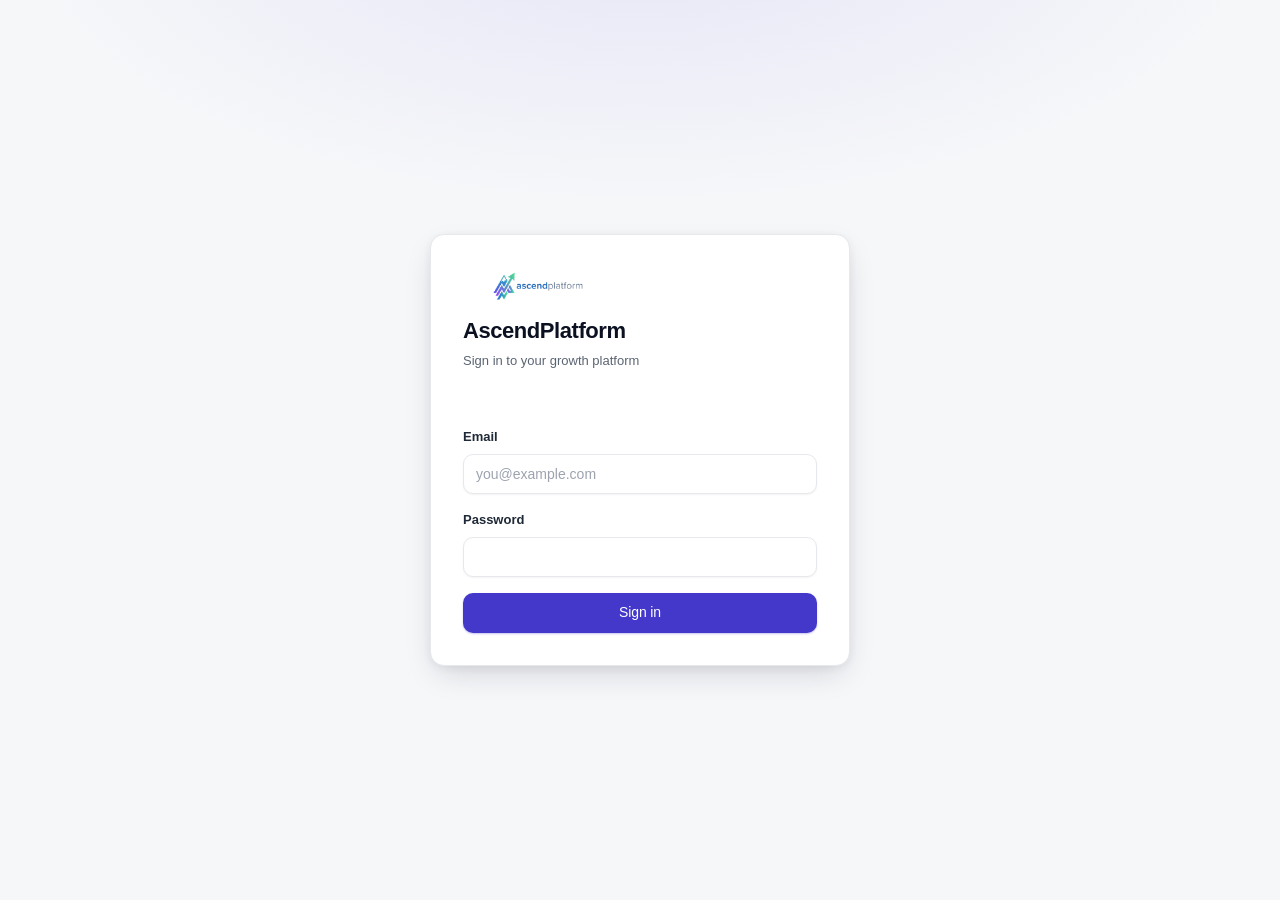
==== commit cdc1956f: "Wire in the real artwork: wordmark in the sidebar and login, app icon in the panel Logo.png (250x50)" ====
--- a/admin/index.html
+++ b/admin/index.html
@@ -4,6 +4,9 @@
   <meta charset="UTF-8" />
   <meta name="viewport" content="width=device-width, initial-scale=1.0" />
   <title>AscendPlatform</title>
+  <link rel="icon" href="/admin/favicon-64.png" />
+  <link rel="apple-touch-icon" href="/admin/favicon.png" />
+  <meta name="theme-color" content="#4338ca" />
   <link rel="stylesheet" href="/admin/admin.css" />
 </head>
 <body>
--- a/admin/admin.css
+++ b/admin/admin.css
@@ -456,3 +456,315 @@
 .panel-head h3 { margin: 0; font-size: var(--fs-h3); }
 .row-actions { display: flex; gap: 6px; justify-content: flex-end; }
 .form-error { color: var(--danger-700); font-size: var(--fs-sm); min-height: 18px; }
+
+/* ---------- Deliverable preview and the in-tab AI composer ---------- */
+/* The preview frame renders model-authored HTML, so it is sandboxed in the markup and
+   only sized here. The width override is what lets a whole page be judged properly
+   instead of inside the narrow default modal. */
+.modal-wide { max-width: min(920px, 94vw); width: 100%; }
+.preview-frame {
+  display: block;
+  width: 100%;
+  height: 62vh;
+  margin: 12px 0;
+  border: 1px solid var(--line);
+  border-radius: var(--r-md);
+  background: #fff;
+}
+.ai-composer { margin-bottom: 18px; }
+.ai-composer .prompt-box { width: 100%; min-height: 84px; }
+.ai-composer .row-actions { justify-content: flex-start; align-items: center; margin-top: 10px; }
+.ai-composer .muted { font-size: var(--fs-sm); }
+
+/* ---------- Invitation template editor: HTML beside a live preview ---------- */
+.template-grid { display: grid; grid-template-columns: 1fr 1fr; gap: 14px; align-items: stretch; }
+.template-editor {
+  width: 100%;
+  min-height: 340px;
+  font-family: ui-monospace, SFMono-Regular, Menlo, Consolas, monospace;
+  font-size: 12.5px;
+  line-height: 1.55;
+  white-space: pre;
+}
+.template-preview { height: 340px; margin: 0; }
+.token-list { display: flex; flex-wrap: wrap; gap: 6px; margin: 8px 0 12px; }
+@media (max-width: 900px) { .template-grid { grid-template-columns: 1fr; } }
+
+/* ---------- Refine-in-place row inside the preview modal ---------- */
+.refine-box { display: flex; gap: 8px; margin-top: 10px; }
+.refine-box input { flex: 1; }
+
+/* ---------- Floating manager ---------- */
+.mgr-fab {
+  position: fixed; right: 20px; bottom: 20px; z-index: 40;
+  padding: 12px 18px; border-radius: 999px; border: 0; cursor: pointer;
+  background: #4f46e5; color: #fff; font-weight: 600; font-size: 14px;
+  box-shadow: 0 6px 20px rgba(79,70,229,.35);
+}
+.mgr-fab:hover { transform: translateY(-1px); }
+.mgr-panel {
+  position: fixed; right: 20px; bottom: 78px; z-index: 41;
+  width: 360px; max-height: 60vh; display: flex; flex-direction: column; gap: 10px;
+  padding: 16px; border-radius: var(--r-md); background: var(--surface);
+  border: 1px solid var(--line); box-shadow: 0 12px 40px rgba(0,0,0,.18);
+}
+.mgr-panel.hidden { display: none; }
+.mgr-log { overflow-y: auto; flex: 1; display: flex; flex-direction: column; gap: 8px; }
+.mgr-msg { font-size: 14px; line-height: 1.5; padding: 8px 10px; border-radius: 8px; background: var(--line-soft, #f3f4f6); }
+.mgr-msg.mine { background: #eef2ff; align-self: flex-end; }
+
+/* ============================================================================
+   Design tokens. Every rule below references these; nothing hard-codes a shade,
+   a radius or a shadow. That consistency is what reads as expensive.
+   ========================================================================== */
+:root {
+  --accent: #4338ca;
+  --accent-hover: #3730a3;
+  --accent-soft: #eef2ff;
+  --accent-ring: rgba(67, 56, 202, .18);
+
+  --ink: #111827;
+  --ink-2: #4b5563;
+  --ink-3: #9ca3af;
+
+  --s-1: 4px;  --s-2: 8px;  --s-3: 12px;
+  --s-4: 16px; --s-5: 24px; --s-6: 32px;
+
+  --t-1: 11px; --t-2: 12px; --t-3: 14px;
+  --t-4: 16px; --t-5: 20px; --t-6: 26px; --t-7: 32px;
+
+  --r-1: 6px; --r-2: 10px; --r-3: 16px; --r-4: 999px;
+
+  --sh-1: 0 1px 2px rgba(16, 24, 40, .05);
+  --sh-2: 0 2px 8px rgba(16, 24, 40, .07), 0 1px 2px rgba(16, 24, 40, .04);
+  --sh-3: 0 16px 48px rgba(16, 24, 40, .16), 0 2px 8px rgba(16, 24, 40, .06);
+
+  --ease: cubic-bezier(.2, .8, .2, 1);
+  --fast: 140ms; --med: 200ms;
+}
+
+/* ---------- Controls: no browser defaults survive this ---------- */
+input[type="text"], input[type="email"], input[type="password"], input[type="number"],
+input[type="url"], input[type="search"], input:not([type]), textarea, select {
+  height: 40px; padding: 0 var(--s-3);
+  font: 400 var(--t-3)/1.5 inherit; color: var(--ink);
+  background: #fff; border: 1px solid var(--line); border-radius: var(--r-2);
+  box-shadow: var(--sh-1); outline: none;
+  transition: border-color var(--fast) var(--ease), box-shadow var(--fast) var(--ease);
+}
+textarea { height: auto; min-height: 84px; padding: var(--s-3); resize: vertical; }
+input::placeholder, textarea::placeholder { color: var(--ink-3); }
+input:hover, textarea:hover, select:hover { border-color: #cbd5e1; }
+input:focus, textarea:focus, select:focus {
+  border-color: var(--accent); box-shadow: 0 0 0 3px var(--accent-ring);
+}
+input:focus-visible, textarea:focus-visible { outline: none; }
+input:disabled, textarea:disabled { background: #f9fafb; color: var(--ink-3); cursor: not-allowed; }
+
+.btn {
+  height: 40px; padding: 0 var(--s-4);
+  font: 600 var(--t-3)/1 inherit; letter-spacing: -.01em;
+  border-radius: var(--r-2); border: 1px solid var(--line);
+  background: #fff; color: var(--ink); cursor: pointer;
+  box-shadow: var(--sh-1);
+  transition: background var(--fast) var(--ease), border-color var(--fast) var(--ease),
+              transform var(--fast) var(--ease), box-shadow var(--fast) var(--ease);
+}
+.btn:hover { background: #f9fafb; box-shadow: var(--sh-2); }
+.btn:active { transform: translateY(1px); }
+.btn:focus-visible { box-shadow: 0 0 0 3px var(--accent-ring); border-color: var(--accent); }
+.btn-primary {
+  background: var(--accent); border-color: transparent; color: #fff;
+  box-shadow: 0 1px 2px rgba(67, 56, 202, .3);
+}
+.btn-primary:hover { background: var(--accent-hover); box-shadow: 0 4px 14px rgba(67, 56, 202, .34); }
+.btn-primary:disabled { background: #a5b4fc; box-shadow: none; cursor: progress; }
+
+/* ---------- The manager panel ---------- */
+.mgr-fab {
+  right: var(--s-5); bottom: var(--s-5);
+  padding: 13px 20px; font: 600 var(--t-3)/1 inherit; letter-spacing: -.01em;
+  background: var(--accent); box-shadow: 0 8px 24px rgba(67, 56, 202, .32);
+  transition: transform var(--fast) var(--ease), box-shadow var(--fast) var(--ease);
+}
+.mgr-fab:hover { transform: translateY(-2px); box-shadow: 0 12px 30px rgba(67, 56, 202, .38); }
+.mgr-fab:focus-visible { box-shadow: 0 0 0 4px var(--accent-ring), 0 8px 24px rgba(67,56,202,.3); }
+.mgr-fab::before { content: "✦"; margin-right: 8px; opacity: .85; }
+
+.mgr-panel {
+  right: var(--s-5); bottom: 84px; width: 380px; max-height: 66vh; gap: 0;
+  padding: 0; border-radius: var(--r-3); background: #fff;
+  border: 1px solid var(--line); box-shadow: var(--sh-3);
+  animation: mgr-in var(--med) var(--ease);
+}
+@keyframes mgr-in { from { opacity: 0; transform: translateY(6px) scale(.985); } }
+
+.mgr-head {
+  display: flex; align-items: center; gap: var(--s-3);
+  padding: var(--s-4); border-bottom: 1px solid var(--line);
+}
+.mgr-mark {
+  width: 30px; height: 30px; flex: 0 0 30px; border-radius: var(--r-1);
+  display: grid; place-items: center; color: #fff;
+  font: 700 var(--t-3)/1 inherit; background: var(--accent);
+  box-shadow: 0 2px 6px rgba(67, 56, 202, .3);
+}
+.mgr-title { font: 600 var(--t-3)/1.2 inherit; color: var(--ink); }
+.mgr-sub { font: 400 var(--t-2)/1.3 inherit; color: var(--ink-3); margin-top: 2px; }
+.mgr-sub .dot {
+  display: inline-block; width: 6px; height: 6px; margin-right: 6px;
+  border-radius: var(--r-4); background: #10b981; vertical-align: 1px;
+}
+
+.mgr-log { padding: var(--s-4); gap: var(--s-2); background: #fcfcfd; }
+.mgr-msg {
+  font: 400 var(--t-3)/1.55 inherit; color: var(--ink);
+  padding: 10px var(--s-3); border-radius: 14px 14px 14px 4px;
+  background: #fff; border: 1px solid var(--line); box-shadow: var(--sh-1);
+  max-width: 88%; white-space: pre-wrap;
+}
+.mgr-msg.mine {
+  background: var(--accent-soft); border-color: #dfe3fb; color: #1e1b4b;
+  border-radius: 14px 14px 4px 14px; align-self: flex-end; box-shadow: none;
+}
+.mgr-empty { text-align: center; padding: var(--s-5) var(--s-3); }
+.mgr-empty p { font: 400 var(--t-3)/1.5 inherit; color: var(--ink-2); margin: 0 0 var(--s-4); }
+.mgr-chips { display: flex; flex-direction: column; gap: var(--s-2); }
+.mgr-chip {
+  font: 500 var(--t-3)/1.3 inherit; color: var(--ink);
+  text-align: left; padding: 10px var(--s-3); cursor: pointer;
+  background: #fff; border: 1px solid var(--line); border-radius: var(--r-2);
+  box-shadow: var(--sh-1);
+  transition: border-color var(--fast) var(--ease), background var(--fast) var(--ease);
+}
+.mgr-chip:hover { border-color: var(--accent); background: var(--accent-soft); }
+
+.mgr-composer {
+  display: flex; gap: var(--s-2); padding: var(--s-3); align-items: center;
+  border-top: 1px solid var(--line); background: #fff;
+  border-radius: 0 0 var(--r-3) var(--r-3);
+}
+.mgr-composer input { flex: 1; height: 38px; box-shadow: none; background: #f9fafb; }
+.mgr-composer input:focus { background: #fff; }
+.mgr-send {
+  width: 38px; height: 38px; flex: 0 0 38px; border: 0; cursor: pointer;
+  border-radius: var(--r-2); background: var(--accent); color: #fff;
+  font: 600 15px/1 inherit; display: grid; place-items: center;
+  transition: background var(--fast) var(--ease);
+}
+.mgr-send:hover { background: var(--accent-hover); }
+.mgr-send:disabled { background: #c7d2fe; cursor: progress; }
+
+/* ---------- Analytics ---------- */
+.kpi-grid { display: grid; gap: var(--s-4); grid-template-columns: repeat(auto-fit, minmax(180px, 1fr)); margin-bottom: var(--s-4); }
+.kpi { padding: var(--s-5); }
+.kpi-label { font: 600 var(--t-1)/1 inherit; letter-spacing: .06em; text-transform: uppercase; color: var(--ink-3); }
+.kpi-value { font: 600 var(--t-7)/1.1 inherit; letter-spacing: -.02em; color: var(--ink); margin: var(--s-3) 0 var(--s-2); font-variant-numeric: tabular-nums; }
+.pill {
+  display: inline-block; padding: 3px 8px; border-radius: var(--r-4);
+  font: 600 var(--t-2)/1 inherit; font-variant-numeric: tabular-nums;
+}
+.pill.up { color: #047857; background: #ecfdf5; }
+.pill.down { color: #b91c1c; background: #fef2f2; }
+.pill.flat { color: var(--ink-2); background: #f3f4f6; }
+.fine-print { font: 400 var(--t-2)/1.5 inherit; color: var(--ink-3); margin: 0 0 var(--s-5); }
+.card-title { font: 600 var(--t-4)/1.3 inherit; margin: 0 0 var(--s-4); }
+.rank-list { display: flex; flex-direction: column; gap: var(--s-3); }
+.rank-head { display: flex; justify-content: space-between; gap: var(--s-3); font: 500 var(--t-3)/1.4 inherit; color: var(--ink); margin-bottom: 6px; }
+.rank-track { height: 6px; border-radius: var(--r-4); background: #f1f2f6; overflow: hidden; }
+.rank-fill { height: 100%; border-radius: var(--r-4); background: var(--accent); opacity: .85; }
+.empty-state { text-align: center; padding: var(--s-6) var(--s-4); }
+.empty-state p { margin: 0 0 var(--s-1); font: 400 var(--t-3)/1.5 inherit; color: var(--ink-2); }
+.empty-icon { font-size: 28px; color: var(--ink-3); margin-bottom: var(--s-3); }
+
+/* ---------- The real artwork: logo.png (wordmark) + favicon.png (app icon) ---------- */
+.logo-plate {
+  display: inline-flex; align-items: center; justify-content: center;
+  padding: 6px 10px; border-radius: var(--r-1);
+  /* A white plate, because the logo's own ink is mid-luminance: on the dark sidebar it
+     would either disappear or need tinting, and tinting someone's mark is worse. */
+  background: #fff; box-shadow: var(--sh-1);
+}
+.logo-img { height: 22px; width: auto; display: block; }
+.auth-logo { height: 30px; width: auto; display: block; margin: 0 0 var(--s-4); }
+.mgr-mark img { width: 100%; height: 100%; object-fit: cover; border-radius: var(--r-1); display: block; }
+.mgr-mark { overflow: hidden; }
+.brand-mark, .mgr-mark {
+  display: inline-grid; place-items: center; color: #fff;
+  font-weight: 700; line-height: 1; border-radius: var(--r-1);
+  background: var(--accent); box-shadow: 0 2px 6px rgba(67, 56, 202, .3);
+  user-select: none;
+}
+.brand-mark {
+  width: 26px; height: 26px; margin-right: var(--s-2);
+  font-size: var(--t-3); vertical-align: middle;
+}
+
+@media (max-width: 520px) {
+  .mgr-panel { left: var(--s-3); right: var(--s-3); bottom: 76px; width: auto; }
+}
+@media (prefers-reduced-motion: reduce) {
+  .mgr-panel { animation: none; }
+  .mgr-fab, .btn, input, textarea { transition: none; }
+}
+
+
+/* ---------- Job activity: honest motion while we cannot know a percentage ---------- */
+.activity { display: inline-flex; align-items: center; gap: 8px; min-width: 0; }
+.activity-dot {
+  width: 7px; height: 7px; border-radius: 50%; background: #4f46e5;
+  flex: 0 0 auto; opacity: .35;
+}
+.activity.running .activity-dot { animation: pulse 1.2s ease-in-out infinite; }
+.activity-text { min-width: 0; overflow: hidden; text-overflow: ellipsis; white-space: nowrap; }
+.activity-bar {
+  position: relative; display: block; width: 88px; height: 3px; overflow: hidden;
+  border-radius: 999px; background: var(--line); flex: 0 0 auto;
+}
+.activity-bar b {
+  position: absolute; top: 0; left: -40%; width: 40%; height: 100%;
+  border-radius: 999px; background: #4f46e5;
+  animation: sweep 1.4s ease-in-out infinite;
+}
+@keyframes pulse { 0%,100% { opacity: .25; transform: scale(.85); } 50% { opacity: 1; transform: scale(1.15); } }
+@keyframes sweep { 0% { left: -40%; } 100% { left: 100%; } }
+
+/* ---------- Document curtain: the artifact's own loading state ---------- */
+.curtain-host { position: relative; }
+.doc-curtain {
+  position: absolute; inset: 0; z-index: 5;
+  display: flex; flex-direction: column; justify-content: center; gap: 18px;
+  padding: 24px; border-radius: var(--r-md);
+  background: var(--surface);
+  transition: opacity .2s ease;
+}
+.doc-curtain.leaving { opacity: 0; }
+.doc-skel { max-width: 560px; width: 100%; margin: 0 auto; }
+.doc-skel i {
+  display: block; margin-bottom: 10px; border-radius: 6px;
+  background: linear-gradient(90deg, var(--line-soft) 25%, var(--line) 50%, var(--line-soft) 75%);
+  background-size: 300% 100%;
+  animation: shimmer 1.6s linear infinite; opacity: .9;
+}
+.doc-skel i.h { height: 22px; width: 55%; }
+.doc-skel i.t { height: 10px; }
+.doc-skel i.t2 { width: 88%; }
+.doc-skel i.t3 { width: 72%; }
+.doc-skel i.img { height: 96px; margin: 18px 0; }
+.doc-skel i.f { height: 8px; width: 40%; }
+@keyframes shimmer { 0% { background-position: 150% 0; } 100% { background-position: -150% 0; } }
+.doc-curtain .activity { justify-content: center; }
+@media (prefers-reduced-motion: reduce) {
+  .doc-skel i { animation: none; }
+}
+
+@keyframes sweep { 0% { left: -40%; } 100% { left: 100%; } }
+/* Motion is decoration here, not information: turn it off for anyone who asked. */
+@media (prefers-reduced-motion: reduce) {
+  .activity.running .activity-dot, .activity-bar b { animation: none; }
+  .activity.running .activity-dot { opacity: 1; }
+  .activity-bar b { left: 0; width: 100%; opacity: .35; }
+}
+
+
+
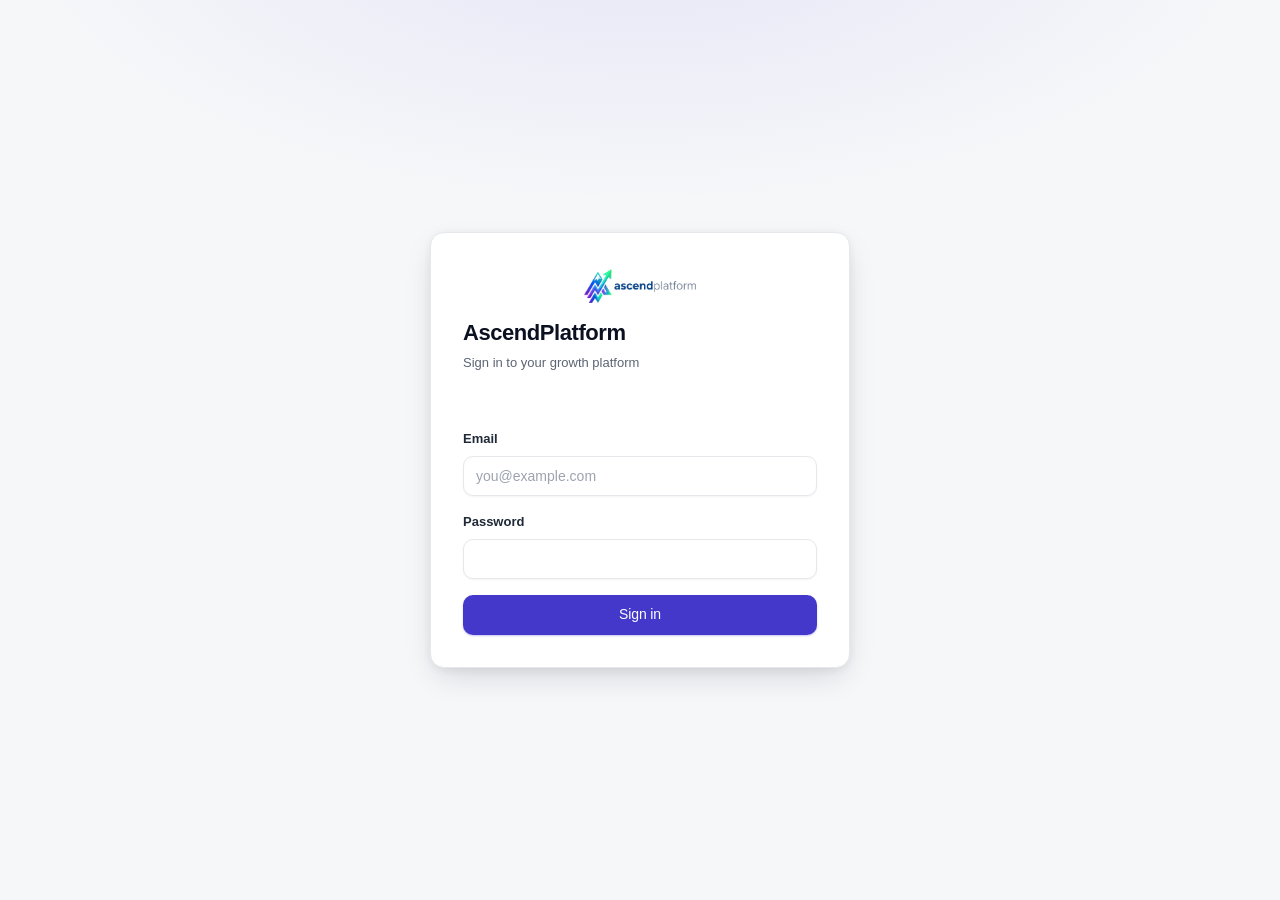
==== commit 44ff0c91: "Analytics gets its icon, and a check so the next one cannot vanish quietly The nav asked for icon 't" ====
--- a/admin/index.html
+++ b/admin/index.html
@@ -31,6 +31,7 @@
       <symbol id="i-cog" viewBox="0 0 24 24"><circle cx="12" cy="12" r="3"/><path d="M19.4 15a1.7 1.7 0 0 0 .3 1.9l.1.1a2 2 0 1 1-2.8 2.8l-.1-.1a1.7 1.7 0 0 0-1.9-.3 1.7 1.7 0 0 0-1 1.5V21a2 2 0 1 1-4 0v-.1a1.7 1.7 0 0 0-1.1-1.5 1.7 1.7 0 0 0-1.9.3l-.1.1a2 2 0 1 1-2.8-2.8l.1-.1a1.7 1.7 0 0 0 .3-1.9 1.7 1.7 0 0 0-1.5-1H3a2 2 0 1 1 0-4h.1a1.7 1.7 0 0 0 1.5-1.1 1.7 1.7 0 0 0-.3-1.9l-.1-.1a2 2 0 1 1 2.8-2.8l.1.1a1.7 1.7 0 0 0 1.9.3H9a1.7 1.7 0 0 0 1-1.5V3a2 2 0 1 1 4 0v.1a1.7 1.7 0 0 0 1 1.5 1.7 1.7 0 0 0 1.9-.3l.1-.1a2 2 0 1 1 2.8 2.8l-.1.1a1.7 1.7 0 0 0-.3 1.9V9a1.7 1.7 0 0 0 1.5 1H21a2 2 0 1 1 0 4h-.1a1.7 1.7 0 0 0-1.5 1z"/></symbol>
       <symbol id="i-user" viewBox="0 0 24 24"><circle cx="12" cy="8" r="3.5"/><path d="M4.5 20a7.5 7.5 0 0 1 15 0"/></symbol>
       <symbol id="i-sliders" viewBox="0 0 24 24"><path d="M4 6h9M19 6h1M4 12h3M13 12h7M4 18h9M19 18h1"/><circle cx="16" cy="6" r="2"/><circle cx="10" cy="12" r="2"/><circle cx="16" cy="18" r="2"/></symbol>
+      <symbol id="i-trend" viewBox="0 0 24 24"><path d="M3 17l6-6 4 4 7-7"/><path d="M14 8h7v7"/></symbol>
       <symbol id="i-store" viewBox="0 0 24 24"><path d="M3 9l1.6-5h14.8L21 9"/><path d="M4 9v11h16V9"/><path d="M9.5 20v-6h5v6"/></symbol>
       <symbol id="i-server" viewBox="0 0 24 24"><rect x="3" y="4" width="18" height="7" rx="2"/><rect x="3" y="13" width="18" height="7" rx="2"/><path d="M7 7.5h.01M7 16.5h.01"/></symbol>
       <symbol id="i-cpu" viewBox="0 0 24 24"><rect x="6" y="6" width="12" height="12" rx="2"/><path d="M10 2v3M14 2v3M10 19v3M14 19v3M2 10h3M2 14h3M19 10h3M19 14h3"/></symbol>
--- a/admin/admin.css
+++ b/admin/admin.css
@@ -522,6 +522,9 @@
   --accent-hover: #3730a3;
   --accent-soft: #eef2ff;
   --accent-ring: rgba(67, 56, 202, .18);
+  /* The brand row's own surface. The rail is near-black; the logo's ink is mid-blue,
+     so the row is a light band rather than a chip behind the mark. */
+  --brand-band: #f8fafc;
 
   --ink: #111827;
   --ink-2: #4b5563;
@@ -655,7 +658,94 @@
 .mgr-send:hover { background: var(--accent-hover); }
 .mgr-send:disabled { background: #c7d2fe; cursor: progress; }
 
-/* ---------- Analytics ---------- */
+/* ---------- Automations ---------- */
+.auto-card { display: flex; align-items: flex-start; justify-content: space-between; gap: var(--s-4); margin-bottom: var(--s-3); }
+.auto-name { font: 600 var(--t-4)/1.3 inherit; color: var(--ink); }
+.auto-meta { font: 400 var(--t-2)/1.5 inherit; color: var(--ink-3); margin-top: 3px; }
+.auto-actions { display: flex; gap: var(--s-2); flex: 0 0 auto; }
+.auto-modal {
+  position: fixed; inset: 0; z-index: 70; display: grid; place-items: center;
+  background: rgba(15, 23, 42, .45); padding: var(--s-4);
+}
+.auto-panel {
+  width: min(520px, 100%); max-height: 82vh; overflow-y: auto;
+  display: flex; flex-direction: column; gap: var(--s-3);
+  background: #fff; border-radius: var(--r-3); padding: var(--s-5);
+  box-shadow: var(--sh-3);
+}
+.auto-panel-head { display: flex; align-items: center; justify-content: space-between; gap: var(--s-3); }
+.auto-panel-head .card-title { margin: 0; }
+.auto-steps { display: flex; flex-direction: column; gap: var(--s-2); }
+.auto-step-head { font: 600 var(--t-1)/1 inherit; letter-spacing: .06em; text-transform: uppercase; color: var(--ink-3); }
+.auto-step {
+  display: flex; align-items: center; gap: var(--s-3);
+  padding: 10px var(--s-3); border: 1px solid var(--line); border-radius: var(--r-2);
+  background: #fff;
+}
+.auto-step-num {
+  width: 22px; height: 22px; flex: 0 0 22px; display: grid; place-items: center;
+  border-radius: var(--r-4); background: var(--accent-soft); color: var(--accent);
+  font: 600 var(--t-2)/1 inherit;
+}
+.auto-step-title { flex: 1; font: 500 var(--t-3)/1.4 inherit; color: var(--ink); }
+.auto-step-type { font: 400 var(--t-2)/1 inherit; color: var(--ink-3); text-transform: uppercase; letter-spacing: .05em; }
+/* A condition's three fields sit on their own line, under the step's title. */
+.auto-step { flex-wrap: wrap; }
+.auto-cond {
+  flex: 0 0 100%; display: flex; flex-wrap: wrap; align-items: center; gap: var(--s-1);
+  margin: 2px 0 0 34px;
+}
+.auto-cond-select, .auto-cond-num, .auto-cond-kind { height: 28px; padding: 0 6px; font: 400 var(--t-2)/1 inherit; }
+.auto-cond-num { width: 64px; }
+.auto-cond-kind { width: 132px; }
+.auto-graph { background: #fcfcfd; border: 1px solid var(--line); border-radius: var(--r-2); padding: var(--s-2); }
+.auto-svg { display: block; max-height: 320px; }
+/* Domains tab: one row per domain, with the record panel underneath it. */
+.dom-row { display: flex; align-items: center; justify-content: space-between; gap: var(--s-3); }
+.dom-name { font: 600 var(--t-4)/1.3 inherit; color: var(--ink); }
+.dom-meta { font: 400 var(--t-2)/1.5 inherit; color: var(--ink-3); margin-top: 2px; }
+.dom-panel { margin: -4px 0 var(--s-3) 0; border-top-left-radius: 0; border-top-right-radius: 0; }
+.dom-panel .table { margin-top: var(--s-2); }
+.dom-panel code { font-size: var(--t-2); }
+
+.side-build { font: 400 var(--t-1)/1.4 inherit; color: var(--ink-3); padding: 6px 0 0; }
+.side-areas {
+  display: flex; gap: 4px; padding: 8px 14px 2px;
+}
+.side-area {
+  flex: 1; text-align: center; padding: 5px 8px; border-radius: var(--r-1);
+  font: 600 var(--t-1)/1 inherit; letter-spacing: .04em; text-transform: uppercase;
+  color: #94a3b8; text-decoration: none; border: 1px solid transparent;
+}
+.side-area:hover { color: #e2e8f0; border-color: rgba(255, 255, 255, .16); }
+.side-area.active { color: #fff; background: rgba(255, 255, 255, .10); border-color: rgba(255, 255, 255, .18); }
+
+/* A draft from the agent, offered inside the editor. Dashed, because it is a proposal and
+   not yet part of the automation. */
+.auto-proposal {
+  display: flex; align-items: center; justify-content: space-between; gap: var(--s-2);
+  flex-wrap: wrap; padding: 10px var(--s-3); margin: var(--s-2) 0;
+  border: 1px dashed var(--accent); border-radius: var(--r-2);
+  background: var(--accent-soft);
+}
+.auto-proposal strong { font: 600 var(--fs-sm)/1.3 inherit; color: var(--ink); }
+
+.run-status {
+  font: 600 var(--t-2)/1 inherit; padding: 2px 7px; border-radius: var(--r-4);
+  background: #f3f4f6; color: var(--ink-2); text-transform: capitalize;
+}
+.run-status.done { background: #ecfdf5; color: #047857; }
+.run-status.failed { background: #fef2f2; color: #b91c1c; }
+.run-status.awaiting_approval { background: var(--accent-soft); color: var(--accent); }
+.run-status.queued, .run-status.running { background: #fffbeb; color: #b45309; }
+
+/* Live node states. CSS overrides the presentation attributes set in the SVG string,
+   which is why these read as classes rather than inline strokes. */
+.auto-node.running rect { stroke: var(--accent); stroke-width: 2.5; }
+.auto-node.running { animation: node-pulse 1.1s var(--ease) infinite; }
+@keyframes node-pulse { 0%, 100% { opacity: 1; } 50% { opacity: .55; } }
+.auto-node.done rect { stroke: #10b981; stroke-width: 2; }
+.auto-node.done text { fill: #065f46; }
 .kpi-grid { display: grid; gap: var(--s-4); grid-template-columns: repeat(auto-fit, minmax(180px, 1fr)); margin-bottom: var(--s-4); }
 .kpi { padding: var(--s-5); }
 .kpi-label { font: 600 var(--t-1)/1 inherit; letter-spacing: .06em; text-transform: uppercase; color: var(--ink-3); }
@@ -677,16 +767,37 @@
 .empty-state p { margin: 0 0 var(--s-1); font: 400 var(--t-3)/1.5 inherit; color: var(--ink-2); }
 .empty-icon { font-size: 28px; color: var(--ink-3); margin-bottom: var(--s-3); }
 
-/* ---------- The real artwork: logo.png (wordmark) + favicon.png (app icon) ---------- */
-.logo-plate {
-  display: inline-flex; align-items: center; justify-content: center;
-  padding: 6px 10px; border-radius: var(--r-1);
-  /* A white plate, because the logo's own ink is mid-luminance: on the dark sidebar it
-     would either disappear or need tinting, and tinting someone's mark is worse. */
-  background: #fff; box-shadow: var(--sh-1);
-}
-.logo-img { height: 22px; width: auto; display: block; }
-.auth-logo { height: 30px; width: auto; display: block; margin: 0 0 var(--s-4); }
+/* ---------- The real artwork: logo.png (wordmark) + favicon.png (app icon) ----------
+   The brand row is a full-width band, not a chip behind the mark: the rail is one
+   material, and the logo gets a surface of its own at the top of it. */
+.side-brand {
+  background: var(--brand-band);
+  padding: 16px 20px;
+  border-bottom: 1px solid rgba(15, 23, 42, .10);
+  justify-content: center;   /* the band is centred, so the mark is too */
+  gap: 0;
+}
+
+/* Workspace row: the operator's client picker, or a client's own name. Sits on the band
+   so the two read as one header, and stays dark-friendly underneath. */
+.side-workspace { padding: 10px 14px; border-bottom: 1px solid rgba(255, 255, 255, .07); }
+.side-workspace-label {
+  font: 600 9.5px/1 inherit; letter-spacing: .12em; text-transform: uppercase;
+  color: #64748b; margin-bottom: 6px;
+}
+.side-workspace-name { font: 600 var(--t-3)/1.3 inherit; color: #e2e8f0; }
+.side-workspace-select {
+  width: 100%; height: 32px; padding: 0 8px; border-radius: var(--r-1);
+  background: rgba(255, 255, 255, .06); color: #e2e8f0;
+  border: 1px solid rgba(255, 255, 255, .12); box-shadow: none;
+  font: 500 var(--t-2)/1 inherit;
+}
+.side-workspace-select:hover { border-color: rgba(255, 255, 255, .24); }
+.side-workspace-select:focus { border-color: var(--accent); box-shadow: 0 0 0 3px var(--accent-ring); }
+.side-workspace-select option { color: #111827; background: #fff; }
+.logo-img { height: 28px; width: auto; display: block; }
+.auth-logo { height: 34px; width: auto; display: block; margin: 0 auto var(--s-4); }
+.topbar .logo-img { height: 24px; }
 .mgr-mark img { width: 100%; height: 100%; object-fit: cover; border-radius: var(--r-1); display: block; }
 .mgr-mark { overflow: hidden; }
 .brand-mark, .mgr-mark {
